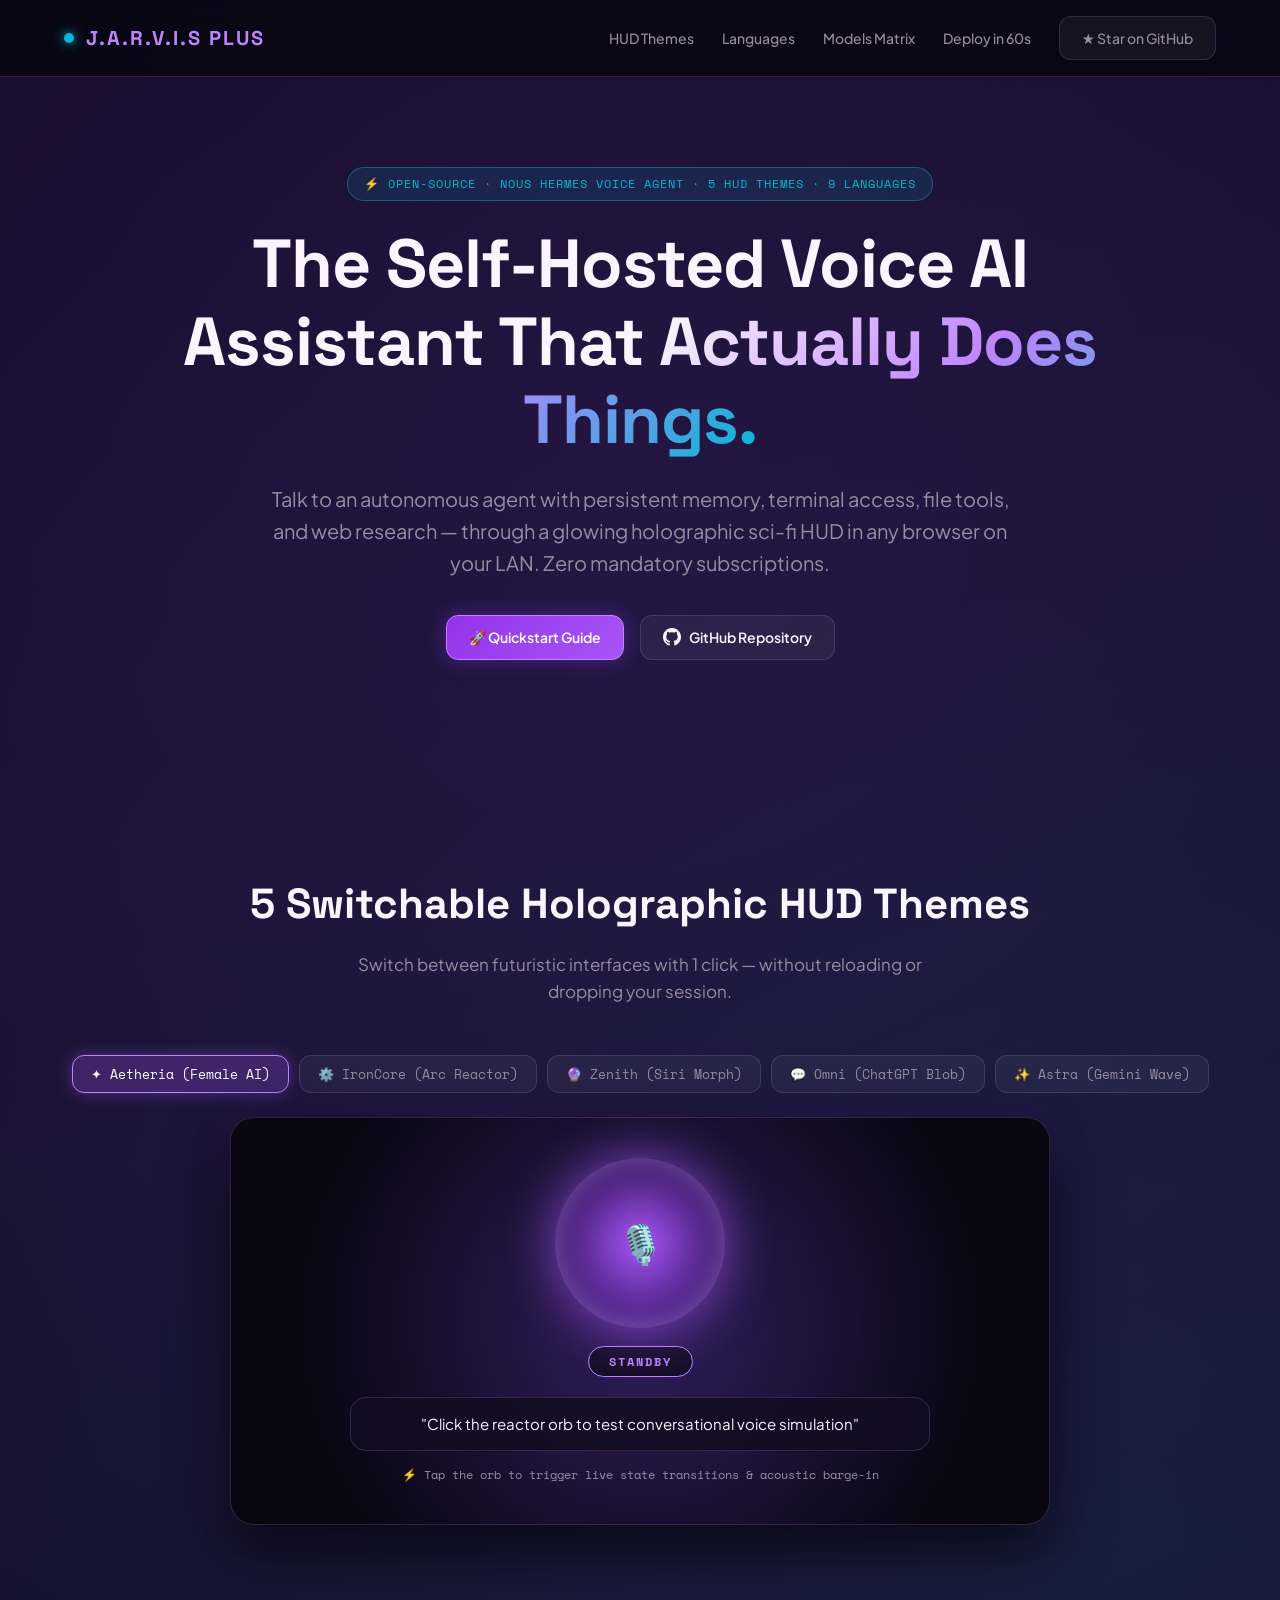
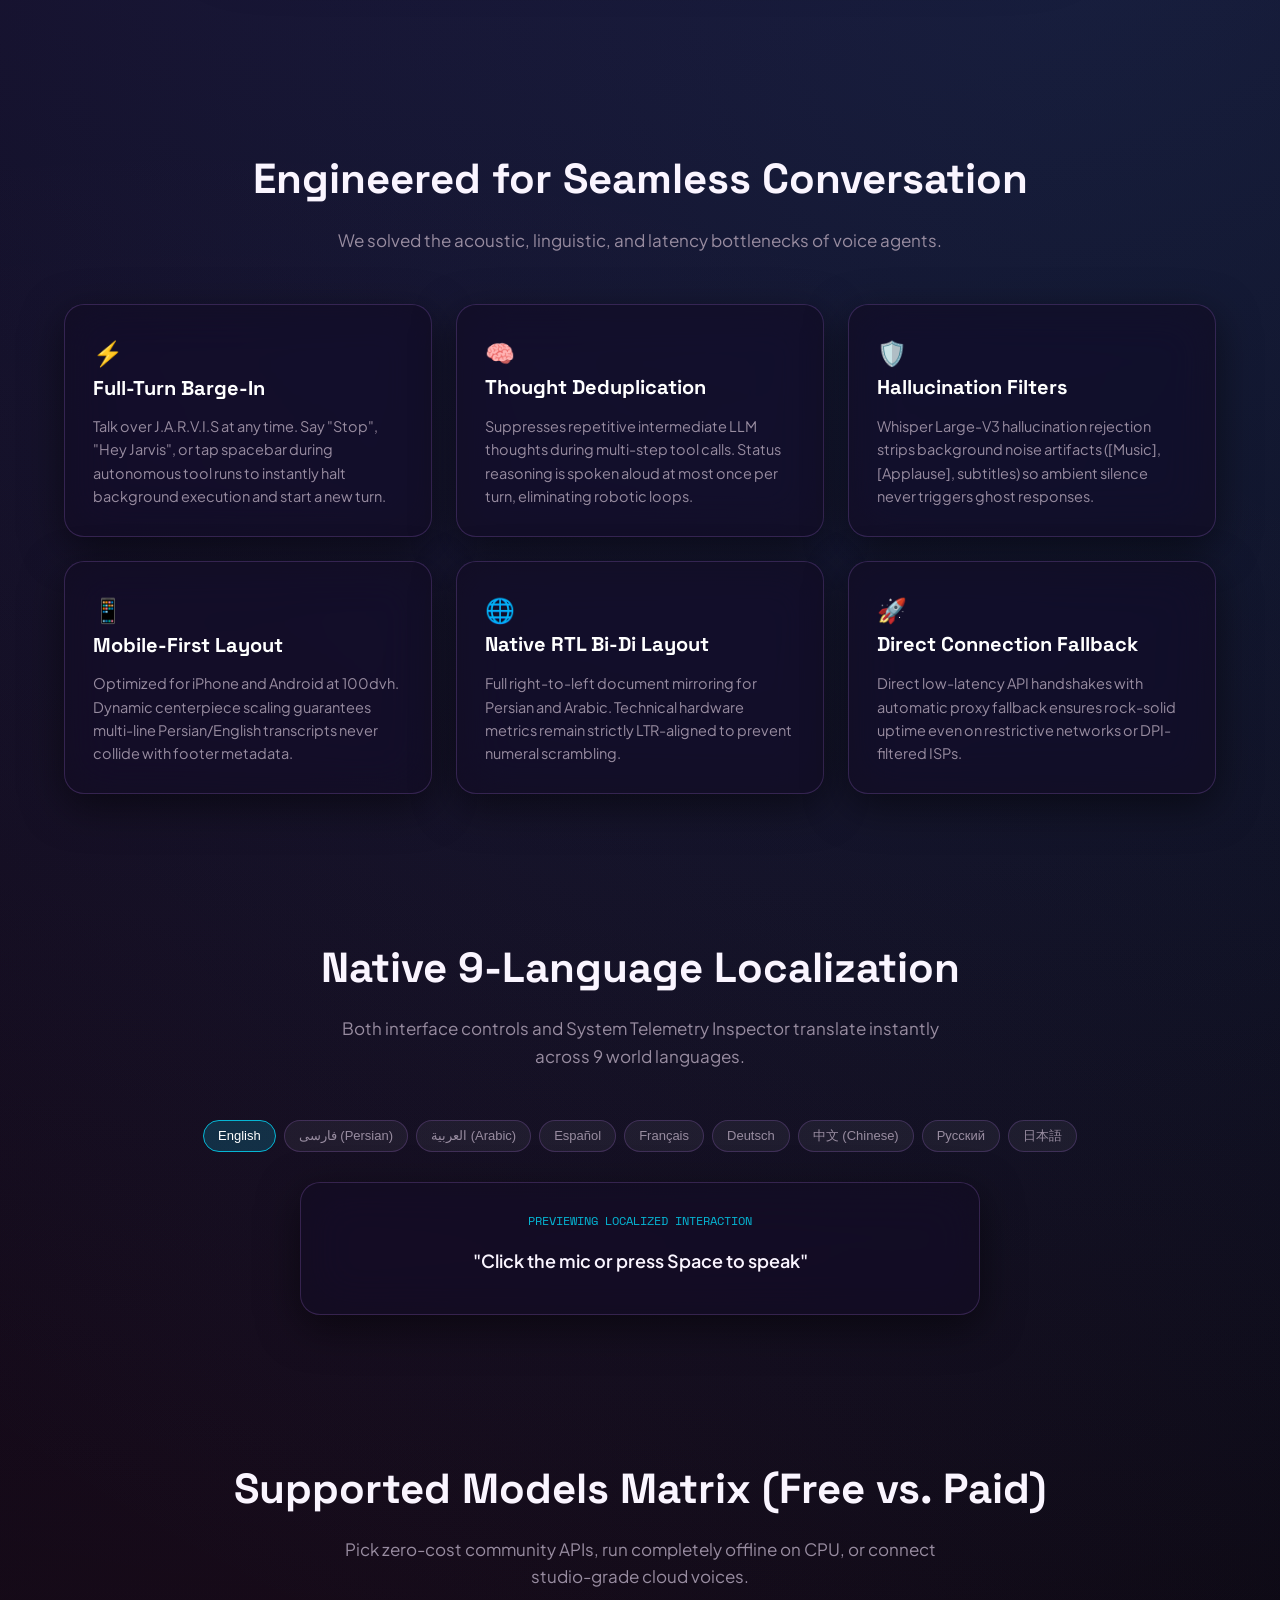
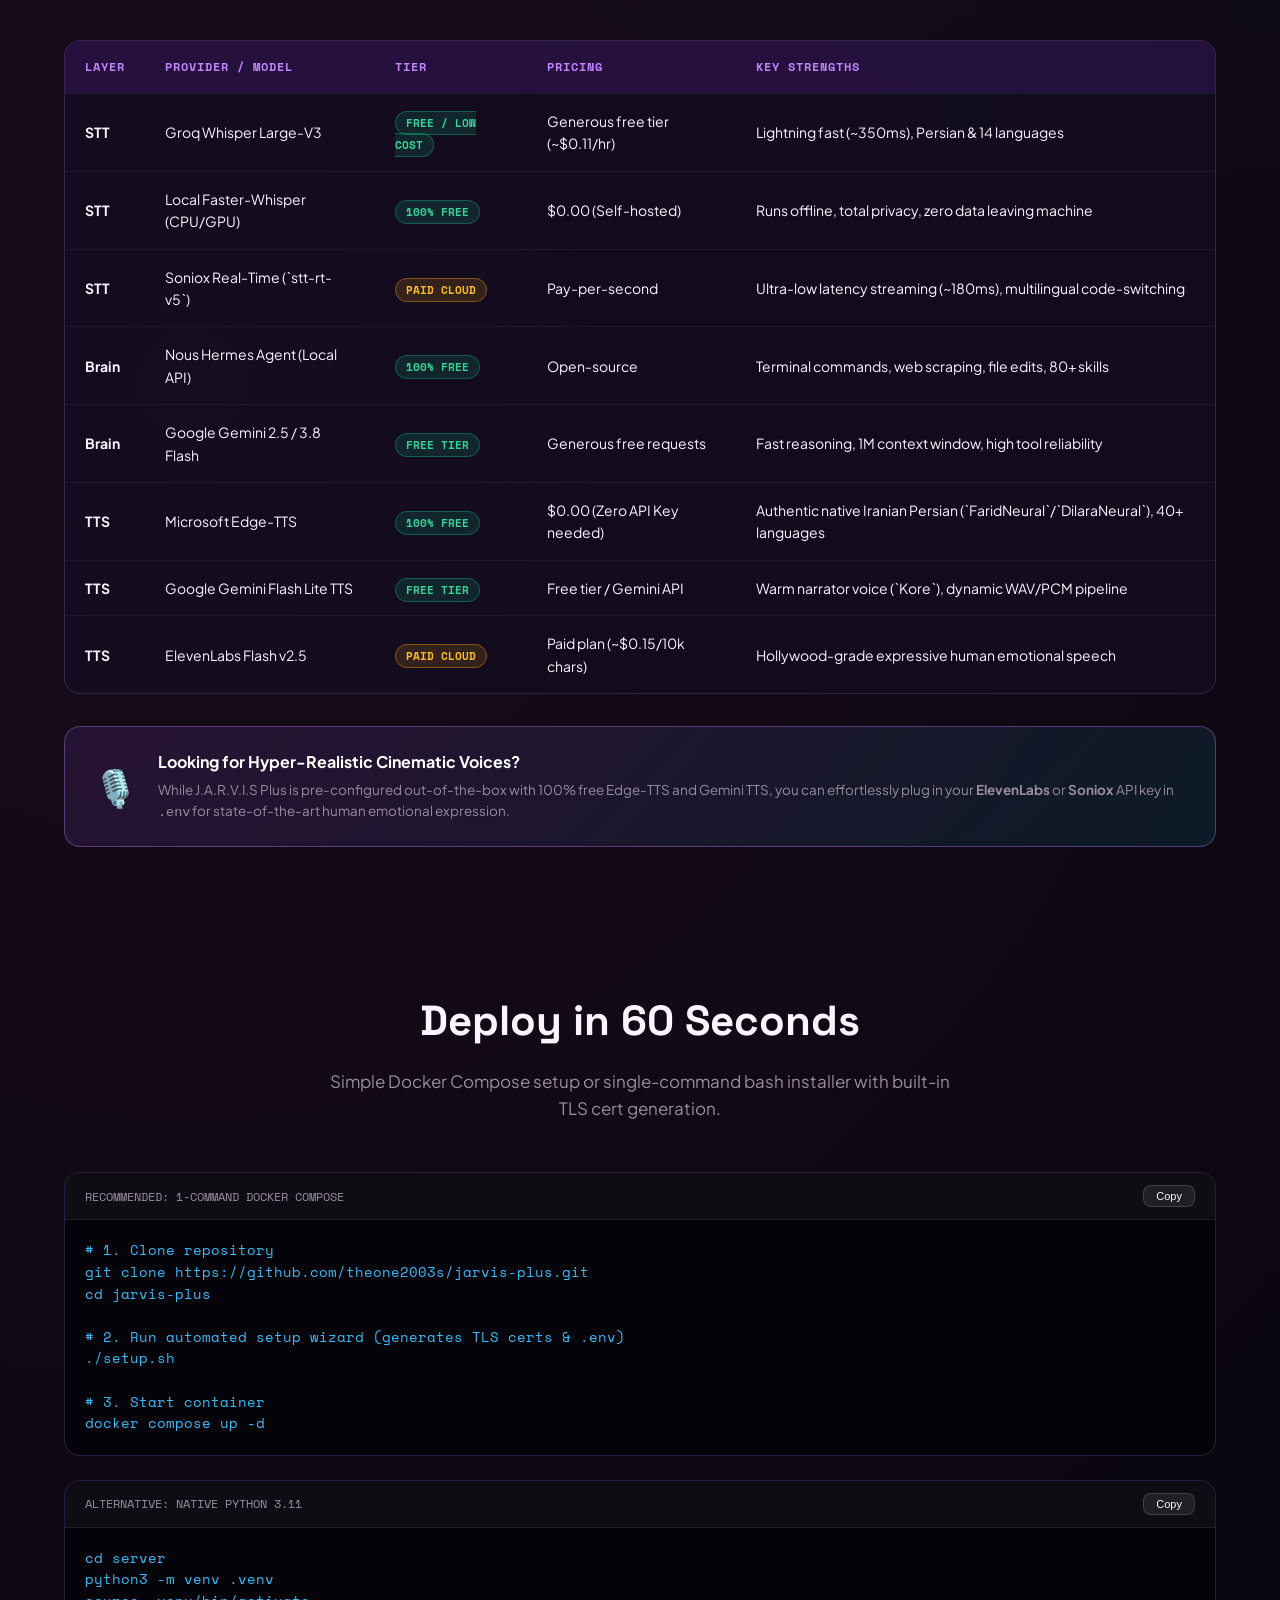
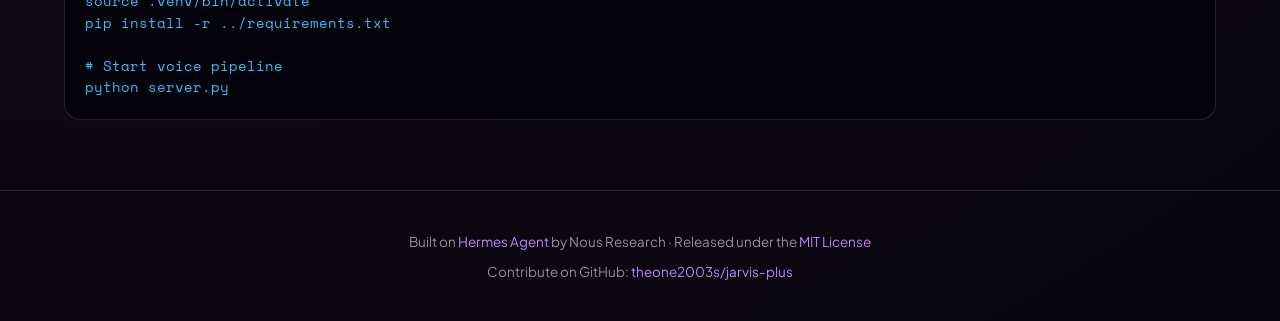
==== docs/index.html @ f1b5f180 "feat: release J.A.R.V.I.S Plus with GitHub Pages introduction site & turnkey deployment - Created in" ====
<!DOCTYPE html>
<html lang="en">
<head>
  <meta charset="UTF-8">
  <meta name="viewport" content="width=device-width, initial-scale=1.0, maximum-scale=1.0">
  <title>J.A.R.V.I.S Plus — Autonomous Voice Assistant & Multilingual Holographic HUD</title>
  <meta name="description" content="A self-hosted, sci-fi voice AI assistant built on Nous Hermes Agent with 5 switchable HUD themes, 9 languages with RTL support, and zero mandatory cloud subscriptions.">
  <link rel="preconnect" href="https://fonts.googleapis.com">
  <link rel="preconnect" href="https://fonts.gstatic.com" crossorigin>
  <link href="https://fonts.googleapis.com/css2?family=Plus+Jakarta+Sans:wght@300;400;500;600;700;800&family=Space+Grotesk:wght@400;600;700&family=Space+Mono:wght@400;700&family=Vazirmatn:wght@400;600;700&display=swap" rel="stylesheet">
  <style>
    :root {
      --bg: #07060f;
      --bg-card: rgba(18, 13, 34, 0.72);
      --border: rgba(192, 132, 252, 0.2);
      --violet: #9333ea;
      --amethyst: #a855f7;
      --lilac: #c084fc;
      --cyan: #06b6d4;
      --cyan-glow: rgba(6, 182, 212, 0.35);
      --pink: #ec4899;
      --txt: #faf5ff;
      --txt-dim: #988ca0;
      --success: #10b981;
    }

    * { box-sizing: border-box; margin: 0; padding: 0; }
    html { scroll-behavior: smooth; }
    body {
      background-color: var(--bg);
      background-image: 
        radial-gradient(circle at 50% 10%, rgba(147, 51, 234, 0.2) 0%, transparent 60%),
        radial-gradient(circle at 85% 30%, rgba(6, 182, 212, 0.12) 0%, transparent 50%),
        radial-gradient(circle at 15% 70%, rgba(236, 72, 153, 0.08) 0%, transparent 50%);
      color: var(--txt);
      font-family: 'Plus Jakarta Sans', -apple-system, sans-serif;
      line-height: 1.6;
      overflow-x: hidden;
    }

    /* Container */
    .container {
      max-width: 1200px;
      margin: 0 auto;
      padding: 0 24px;
    }

    /* Navigation */
    nav {
      position: sticky;
      top: 0;
      z-index: 100;
      background: rgba(7, 6, 15, 0.85);
      backdrop-filter: blur(20px);
      -webkit-backdrop-filter: blur(20px);
      border-bottom: 1px solid var(--border);
      padding: 16px 0;
    }
    .nav-inner {
      display: flex;
      align-items: center;
      justify-content: space-between;
    }
    .brand {
      display: flex;
      align-items: center;
      gap: 12px;
      font-family: 'Space Grotesk', sans-serif;
      font-weight: 700;
      font-size: 20px;
      letter-spacing: 2px;
      color: var(--lilac);
      text-decoration: none;
    }
    .brand-dot {
      width: 10px;
      height: 10px;
      border-radius: 50%;
      background: var(--cyan);
      box-shadow: 0 0 12px var(--cyan);
      animation: pulse 2s infinite ease-in-out;
    }
    @keyframes pulse {
      0%, 100% { opacity: 0.8; transform: scale(1); }
      50% { opacity: 1; transform: scale(1.3); }
    }
    .nav-links {
      display: flex;
      align-items: center;
      gap: 28px;
    }
    .nav-links a {
      color: var(--txt-dim);
      text-decoration: none;
      font-size: 14px;
      font-weight: 500;
      transition: color 0.2s;
    }
    .nav-links a:hover { color: var(--txt); }
    .btn {
      display: inline-flex;
      align-items: center;
      gap: 8px;
      padding: 10px 22px;
      border-radius: 12px;
      font-weight: 600;
      font-size: 14px;
      text-decoration: none;
      cursor: pointer;
      transition: all 0.2s cubic-bezier(0.1, 0.9, 0.2, 1);
    }
    .btn-primary {
      background: linear-gradient(135deg, var(--violet), var(--amethyst));
      color: #fff;
      border: 1px solid var(--lilac);
      box-shadow: 0 0 20px rgba(147, 51, 234, 0.4);
    }
    .btn-primary:hover {
      transform: translateY(-2px);
      box-shadow: 0 0 30px rgba(192, 132, 252, 0.6);
    }
    .btn-outline {
      background: rgba(255, 255, 255, 0.05);
      color: var(--txt);
      border: 1px solid var(--border);
    }
    .btn-outline:hover {
      background: rgba(255, 255, 255, 0.12);
      border-color: var(--lilac);
    }

    /* Hero Section */
    .hero {
      padding: 90px 0 60px;
      text-align: center;
    }
    .badge {
      display: inline-flex;
      align-items: center;
      gap: 8px;
      padding: 6px 16px;
      border-radius: 30px;
      background: rgba(6, 182, 212, 0.12);
      border: 1px solid rgba(6, 182, 212, 0.4);
      color: var(--cyan);
      font-family: 'Space Mono', monospace;
      font-size: 12px;
      letter-spacing: 1px;
      margin-bottom: 24px;
    }
    .hero h1 {
      font-family: 'Space Grotesk', sans-serif;
      font-size: clamp(38px, 6vw, 68px);
      font-weight: 800;
      line-height: 1.15;
      letter-spacing: -1px;
      margin-bottom: 24px;
      max-width: 980px;
      margin-left: auto;
      margin-right: auto;
    }
    .hero h1 span.gradient {
      background: linear-gradient(135deg, #fff 0%, var(--lilac) 50%, var(--cyan) 100%);
      -webkit-background-clip: text;
      -webkit-text-fill-color: transparent;
    }
    .hero p {
      font-size: clamp(16px, 2vw, 20px);
      color: var(--txt-dim);
      max-width: 740px;
      margin: 0 auto 36px;
      line-height: 1.6;
    }
    .hero-actions {
      display: flex;
      align-items: center;
      justify-content: center;
      gap: 16px;
      flex-wrap: wrap;
      margin-bottom: 50px;
    }

    /* Glass Cards & Grid */
    .glass-card {
      background: var(--bg-card);
      border: 1px solid var(--border);
      border-radius: 20px;
      backdrop-filter: blur(24px) saturate(180%);
      -webkit-backdrop-filter: blur(24px) saturate(180%);
      padding: 28px;
      box-shadow: 0 12px 40px rgba(0, 0, 0, 0.5);
    }

    /* Interactive HUD Simulator */
    .hud-preview-section {
      margin: 30px 0 80px;
    }
    .template-selector {
      display: flex;
      justify-content: center;
      gap: 10px;
      margin-bottom: 24px;
      flex-wrap: wrap;
    }
    .tmpl-tab-btn {
      padding: 8px 18px;
      border-radius: 12px;
      border: 1px solid var(--border);
      background: rgba(255, 255, 255, 0.05);
      color: var(--txt-dim);
      font-family: 'Space Mono', monospace;
      font-size: 13px;
      cursor: pointer;
      transition: all 0.2s;
    }
    .tmpl-tab-btn:hover { color: #fff; background: rgba(255, 255, 255, 0.1); }
    .tmpl-tab-btn.active {
      background: rgba(168, 85, 247, 0.25);
      border-color: var(--lilac);
      color: #fff;
      box-shadow: 0 0 16px rgba(168, 85, 247, 0.4);
    }

    .interactive-stage {
      max-width: 820px;
      margin: 0 auto;
      border-radius: 24px;
      border: 1px solid var(--border);
      background: radial-gradient(circle at 50% 50%, rgba(147, 51, 234, 0.2) 0%, rgba(7, 6, 15, 0.95) 75%);
      padding: 40px 24px;
      position: relative;
      overflow: hidden;
      display: flex;
      flex-direction: column;
      align-items: center;
      box-shadow: 0 20px 60px rgba(0, 0, 0, 0.8), 0 0 40px rgba(147, 51, 234, 0.15);
    }
    .reactor-orb {
      width: 170px;
      height: 170px;
      border-radius: 50%;
      background: radial-gradient(circle, var(--amethyst) 0%, rgba(147, 51, 234, 0.3) 60%, transparent 80%);
      box-shadow: 0 0 50px rgba(168, 85, 247, 0.7), inset 0 0 30px rgba(192, 132, 252, 0.6);
      display: flex;
      align-items: center;
      justify-content: center;
      cursor: pointer;
      position: relative;
      transition: transform 0.3s;
    }
    .reactor-orb:hover { transform: scale(1.05); }
    .reactor-orb.listening {
      background: radial-gradient(circle, #06b6d4 0%, rgba(6, 182, 212, 0.3) 60%, transparent 80%);
      box-shadow: 0 0 60px rgba(6, 182, 212, 0.85);
      animation: orbPulse 1.4s infinite alternate;
    }
    @keyframes orbPulse {
      0% { transform: scale(1); }
      100% { transform: scale(1.1); box-shadow: 0 0 80px rgba(6, 182, 212, 1); }
    }
    .orb-icon { font-size: 38px; }

    .state-pill {
      margin-top: 18px;
      padding: 5px 20px;
      border-radius: 20px;
      background: rgba(18, 13, 34, 0.85);
      border: 1px solid var(--lilac);
      font-family: 'Space Mono', monospace;
      font-size: 12px;
      letter-spacing: 2px;
      color: var(--lilac);
      text-transform: uppercase;
      font-weight: 700;
    }
    .subtitle-card {
      margin-top: 20px;
      width: 100%;
      max-width: 580px;
      background: rgba(18, 13, 34, 0.85);
      border: 1px solid var(--border);
      border-radius: 16px;
      padding: 14px 20px;
      font-size: 15px;
      text-align: center;
      color: var(--txt);
      min-height: 54px;
      display: flex;
      align-items: center;
      justify-content: center;
    }
    .simulator-hint {
      margin-top: 14px;
      font-size: 12px;
      color: var(--txt-dim);
      font-family: 'Space Mono', monospace;
    }

    /* Section Styles */
    section { padding: 70px 0; }
    .section-head {
      text-align: center;
      margin-bottom: 50px;
    }
    .section-head h2 {
      font-family: 'Space Grotesk', sans-serif;
      font-size: clamp(28px, 4vw, 42px);
      font-weight: 700;
      margin-bottom: 14px;
    }
    .section-head p {
      font-size: 17px;
      color: var(--txt-dim);
      max-width: 640px;
      margin: 0 auto;
    }

    /* Features Grid */
    .grid-3 {
      display: grid;
      grid-template-columns: repeat(auto-fit, minmax(320px, 1fr));
      gap: 24px;
    }
    .feature-card h3 {
      font-family: 'Space Grotesk', sans-serif;
      font-size: 20px;
      margin-bottom: 12px;
      color: #fff;
      display: flex;
      align-items: center;
      gap: 10px;
    }
    .feature-card p {
      color: var(--txt-dim);
      font-size: 14.5px;
      line-height: 1.6;
    }
    .feature-icon {
      font-size: 24px;
      color: var(--cyan);
    }

    /* Multilingual Showcase */
    .lang-pills {
      display: flex;
      justify-content: center;
      gap: 8px;
      flex-wrap: wrap;
      margin-bottom: 30px;
    }
    .lang-pill {
      padding: 6px 14px;
      border-radius: 20px;
      background: rgba(255, 255, 255, 0.05);
      border: 1px solid var(--border);
      color: var(--txt-dim);
      font-size: 13px;
      cursor: pointer;
      transition: all 0.2s;
    }
    .lang-pill:hover, .lang-pill.active {
      background: rgba(6, 182, 212, 0.2);
      border-color: var(--cyan);
      color: #fff;
    }

    /* Model Matrix Table */
    .table-wrap {
      overflow-x: auto;
      border-radius: 16px;
      border: 1px solid var(--border);
      background: var(--bg-card);
    }
    table {
      width: 100%;
      border-collapse: collapse;
      text-align: left;
      font-size: 14px;
    }
    th, td {
      padding: 16px 20px;
      border-bottom: 1px solid rgba(255, 255, 255, 0.06);
    }
    th {
      background: rgba(147, 51, 234, 0.15);
      color: var(--lilac);
      font-family: 'Space Mono', monospace;
      font-size: 12px;
      letter-spacing: 1px;
      text-transform: uppercase;
    }
    tr:last-child td { border-bottom: 0; }
    .badge-free {
      background: rgba(16, 185, 129, 0.15);
      border: 1px solid rgba(16, 185, 129, 0.4);
      color: #34d399;
      padding: 3px 10px;
      border-radius: 12px;
      font-size: 11px;
      font-weight: 700;
      font-family: 'Space Mono', monospace;
    }
    .badge-paid {
      background: rgba(245, 158, 11, 0.15);
      border: 1px solid rgba(245, 158, 11, 0.4);
      color: #fbbf24;
      padding: 3px 10px;
      border-radius: 12px;
      font-size: 11px;
      font-weight: 700;
      font-family: 'Space Mono', monospace;
    }

    /* Deployment Code Tabs */
    .code-box {
      background: #04030a;
      border: 1px solid var(--border);
      border-radius: 16px;
      overflow: hidden;
      margin-top: 24px;
    }
    .code-head {
      display: flex;
      align-items: center;
      justify-content: space-between;
      padding: 12px 20px;
      background: rgba(255, 255, 255, 0.04);
      border-bottom: 1px solid rgba(255, 255, 255, 0.08);
      font-family: 'Space Mono', monospace;
      font-size: 12px;
      color: var(--txt-dim);
    }
    .code-body {
      padding: 20px;
      font-family: 'Space Mono', monospace;
      font-size: 13.5px;
      line-height: 1.6;
      color: #38bdf8;
      overflow-x: auto;
      white-space: pre;
    }
    .copy-btn {
      background: rgba(255, 255, 255, 0.08);
      border: 1px solid rgba(255, 255, 255, 0.15);
      color: var(--txt);
      padding: 4px 12px;
      border-radius: 8px;
      font-size: 11px;
      cursor: pointer;
      transition: all 0.2s;
    }
    .copy-btn:hover { background: var(--violet); }

    /* Paid Voice Highlight Box */
    .pro-voice-banner {
      margin-top: 32px;
      padding: 22px 28px;
      border-radius: 16px;
      background: linear-gradient(135deg, rgba(168, 85, 247, 0.12) 0%, rgba(6, 182, 212, 0.1) 100%);
      border: 1px solid rgba(192, 132, 252, 0.35);
      display: flex;
      align-items: center;
      gap: 20px;
    }
    .pro-voice-icon { font-size: 36px; flex-shrink: 0; }
    .pro-voice-text h4 { font-size: 16px; color: #fff; margin-bottom: 4px; }
    .pro-voice-text p { font-size: 13.5px; color: var(--txt-dim); margin: 0; }

    /* Footer */
    footer {
      border-top: 1px solid var(--border);
      padding: 40px 0;
      text-align: center;
      color: var(--txt-dim);
      font-size: 13.5px;
    }
    footer a { color: var(--lilac); text-decoration: none; }
  </style>
</head>
<body>

  <!-- Navigation -->
  <nav>
    <div class="container nav-inner">
      <a href="#" class="brand">
        <span class="brand-dot"></span>
        J.A.R.V.I.S PLUS
      </a>
      <div class="nav-links">
        <a href="#templates">HUD Themes</a>
        <a href="#languages">Languages</a>
        <a href="#models">Models Matrix</a>
        <a href="#deploy">Deploy in 60s</a>
        <a href="https://github.com/theone2003s/jarvis-plus" target="_blank" class="btn btn-outline">★ Star on GitHub</a>
      </div>
    </div>
  </nav>

  <!-- Hero Section -->
  <header class="hero">
    <div class="container">
      <div class="badge">
        <span>⚡</span> OPEN-SOURCE · NOUS HERMES VOICE AGENT · 5 HUD THEMES · 9 LANGUAGES
      </div>
      <h1>
        The Self-Hosted Voice AI Assistant That <span class="gradient">Actually Does Things.</span>
      </h1>
      <p>
        Talk to an autonomous agent with persistent memory, terminal access, file tools, and web research — through a glowing holographic sci-fi HUD in any browser on your LAN. Zero mandatory subscriptions.
      </p>
      <div class="hero-actions">
        <a href="#deploy" class="btn btn-primary">🚀 Quickstart Guide</a>
        <a href="https://github.com/theone2003s/jarvis-plus" target="_blank" class="btn btn-outline">
          <svg width="18" height="18" viewBox="0 0 24 24" fill="currentColor"><path d="M12 0c-6.626 0-12 5.373-12 12 0 5.302 3.438 9.8 8.207 11.387.599.111.793-.261.793-.577v-2.234c-3.338.726-4.033-1.416-4.033-1.416-.546-1.387-1.333-1.756-1.333-1.756-1.089-.745.083-.729.083-.729 1.205.084 1.839 1.237 1.839 1.237 1.07 1.834 2.807 1.304 3.492.997.107-.775.418-1.305.762-1.604-2.665-.305-5.467-1.334-5.467-5.931 0-1.311.469-2.381 1.236-3.221-.124-.303-.535-1.524.117-3.176 0 0 1.008-.322 3.301 1.23.957-.266 1.983-.399 3.003-.404 1.02.005 2.047.138 3.006.404 2.291-1.552 3.297-1.23 3.297-1.23.653 1.653.242 2.874.118 3.176.77.84 1.235 1.911 1.235 3.221 0 4.609-2.807 5.624-5.479 5.921.43.372.823 1.102.823 2.222v3.293c0 .319.192.694.801.576 4.765-1.589 8.199-6.086 8.199-11.386 0-6.627-5.373-12-12-12z"/></svg>
          GitHub Repository
        </a>
      </div>
    </div>
  </header>

  <!-- Interactive HUD Simulator -->
  <section id="templates" class="hud-preview-section">
    <div class="container">
      <div class="section-head">
        <h2>5 Switchable Holographic HUD Themes</h2>
        <p>Switch between futuristic interfaces with 1 click — without reloading or dropping your session.</p>
      </div>

      <div class="template-selector">
        <button class="tmpl-tab-btn active" onclick="setTemplate('aetheria')">✦ Aetheria (Female AI)</button>
        <button class="tmpl-tab-btn" onclick="setTemplate('ironcore')">⚙️ IronCore (Arc Reactor)</button>
        <button class="tmpl-tab-btn" onclick="setTemplate('zenith')">🔮 Zenith (Siri Morph)</button>
        <button class="tmpl-tab-btn" onclick="setTemplate('omni')">💬 Omni (ChatGPT Blob)</button>
        <button class="tmpl-tab-btn" onclick="setTemplate('astra')">✨ Astra (Gemini Wave)</button>
      </div>

      <div class="interactive-stage" id="stagePreview">
        <div class="reactor-orb" id="reactorOrb" onclick="toggleSimSpeech()">
          <span class="orb-icon" id="orbIcon">🎙️</span>
        </div>
        <div class="state-pill" id="statePill">STANDBY</div>
        <div class="subtitle-card" id="subtitleCard">
          "Click the reactor orb to test conversational voice simulation"
        </div>
        <div class="simulator-hint">
          ⚡ Tap the orb to trigger live state transitions & acoustic barge-in
        </div>
      </div>
    </div>
  </section>

  <!-- Core Innovations -->
  <section>
    <div class="container">
      <div class="section-head">
        <h2>Engineered for Seamless Conversation</h2>
        <p>We solved the acoustic, linguistic, and latency bottlenecks of voice agents.</p>
      </div>

      <div class="grid-3">
        <div class="glass-card feature-card">
          <div class="feature-icon">⚡</div>
          <h3>Full-Turn Barge-In</h3>
          <p>Talk over J.A.R.V.I.S at any time. Say "Stop", "Hey Jarvis", or tap spacebar during autonomous tool runs to instantly halt background execution and start a new turn.</p>
        </div>

        <div class="glass-card feature-card">
          <div class="feature-icon">🧠</div>
          <h3>Thought Deduplication</h3>
          <p>Suppresses repetitive intermediate LLM thoughts during multi-step tool calls. Status reasoning is spoken aloud at most once per turn, eliminating robotic loops.</p>
        </div>

        <div class="glass-card feature-card">
          <div class="feature-icon">🛡️</div>
          <h3>Hallucination Filters</h3>
          <p>Whisper Large-V3 hallucination rejection strips background noise artifacts ([Music], [Applause], subtitles) so ambient silence never triggers ghost responses.</p>
        </div>

        <div class="glass-card feature-card">
          <div class="feature-icon">📱</div>
          <h3>Mobile-First Layout</h3>
          <p>Optimized for iPhone and Android at 100dvh. Dynamic centerpiece scaling guarantees multi-line Persian/English transcripts never collide with footer metadata.</p>
        </div>

        <div class="glass-card feature-card">
          <div class="feature-icon">🌐</div>
          <h3>Native RTL Bi-Di Layout</h3>
          <p>Full right-to-left document mirroring for Persian and Arabic. Technical hardware metrics remain strictly LTR-aligned to prevent numeral scrambling.</p>
        </div>

        <div class="glass-card feature-card">
          <div class="feature-icon">🚀</div>
          <h3>Direct Connection Fallback</h3>
          <p>Direct low-latency API handshakes with automatic proxy fallback ensures rock-solid uptime even on restrictive networks or DPI-filtered ISPs.</p>
        </div>
      </div>
    </div>
  </section>

  <!-- Multilingual Section -->
  <section id="languages">
    <div class="container">
      <div class="section-head">
        <h2>Native 9-Language Localization</h2>
        <p>Both interface controls and System Telemetry Inspector translate instantly across 9 world languages.</p>
      </div>

      <div class="lang-pills">
        <button class="lang-pill active" onclick="setLang('en', 'ltr', 'Click the mic or press Space to speak', 'STANDBY')">English</button>
        <button class="lang-pill" onclick="setLang('fa', 'rtl', 'برای گفتگو کلیک کنید یا کلید Space را فشار دهید', 'آماده‌باش')">فارسی (Persian)</button>
        <button class="lang-pill" onclick="setLang('ar', 'rtl', 'انقر على الميكروفون أو اضغط مسافة للتحدث', 'في الانتظار')">العربية (Arabic)</button>
        <button class="lang-pill" onclick="setLang('es', 'ltr', 'Toca el micrófono o presiona Espacio para hablar', 'EN ESPERA')">Español</button>
        <button class="lang-pill" onclick="setLang('fr', 'ltr', 'Cliquez sur le micro ou appuyez sur Espace pour parler', 'EN ATTENTE')">Français</button>
        <button class="lang-pill" onclick="setLang('de', 'ltr', 'Klicken Sie auf das Mikrofon oder drücken Sie die Leertaste', 'BEREIT')">Deutsch</button>
        <button class="lang-pill" onclick="setLang('zh', 'ltr', '点击麦克风或按空格键开始说话', '待命')">中文 (Chinese)</button>
        <button class="lang-pill" onclick="setLang('ru', 'ltr', 'Нажмите на микрофон или пробел, чтобы говорить', 'ГОТОВ')">Русский</button>
        <button class="lang-pill" onclick="setLang('ja', 'ltr', 'マイクをクリックするかスペースキーを押して話しかけてください', '待機中')">日本語</button>
      </div>

      <div class="glass-card" style="max-width: 680px; margin: 0 auto; text-align: center;">
        <div style="font-family:'Space Mono', monospace; font-size:12px; color:var(--cyan); margin-bottom: 8px;">PREVIEWING LOCALIZED INTERACTION</div>
        <div id="langSampleText" style="font-size: 18px; font-weight: 600; min-height: 48px; display:flex; align-items:center; justify-content:center;">
          "Click the mic or press Space to speak"
        </div>
      </div>
    </div>
  </section>

  <!-- Models Matrix -->
  <section id="models">
    <div class="container">
      <div class="section-head">
        <h2>Supported Models Matrix (Free vs. Paid)</h2>
        <p>Pick zero-cost community APIs, run completely offline on CPU, or connect studio-grade cloud voices.</p>
      </div>

      <div class="table-wrap">
        <table>
          <thead>
            <tr>
              <th>Layer</th>
              <th>Provider / Model</th>
              <th>Tier</th>
              <th>Pricing</th>
              <th>Key Strengths</th>
            </tr>
          </thead>
          <tbody>
            <tr>
              <td><b>STT</b></td>
              <td>Groq Whisper Large-V3</td>
              <td><span class="badge-free">FREE / LOW COST</span></td>
              <td>Generous free tier (~$0.11/hr)</td>
              <td>Lightning fast (~350ms), Persian & 14 languages</td>
            </tr>
            <tr>
              <td><b>STT</b></td>
              <td>Local Faster-Whisper (CPU/GPU)</td>
              <td><span class="badge-free">100% FREE</span></td>
              <td>$0.00 (Self-hosted)</td>
              <td>Runs offline, total privacy, zero data leaving machine</td>
            </tr>
            <tr>
              <td><b>STT</b></td>
              <td>Soniox Real-Time (`stt-rt-v5`)</td>
              <td><span class="badge-paid">PAID CLOUD</span></td>
              <td>Pay-per-second</td>
              <td>Ultra-low latency streaming (~180ms), multilingual code-switching</td>
            </tr>
            <tr>
              <td><b>Brain</b></td>
              <td>Nous Hermes Agent (Local API)</td>
              <td><span class="badge-free">100% FREE</span></td>
              <td>Open-source</td>
              <td>Terminal commands, web scraping, file edits, 80+ skills</td>
            </tr>
            <tr>
              <td><b>Brain</b></td>
              <td>Google Gemini 2.5 / 3.8 Flash</td>
              <td><span class="badge-free">FREE TIER</span></td>
              <td>Generous free requests</td>
              <td>Fast reasoning, 1M context window, high tool reliability</td>
            </tr>
            <tr>
              <td><b>TTS</b></td>
              <td>Microsoft Edge-TTS</td>
              <td><span class="badge-free">100% FREE</span></td>
              <td>$0.00 (Zero API Key needed)</td>
              <td>Authentic native Iranian Persian (`FaridNeural`/`DilaraNeural`), 40+ languages</td>
            </tr>
            <tr>
              <td><b>TTS</b></td>
              <td>Google Gemini Flash Lite TTS</td>
              <td><span class="badge-free">FREE TIER</span></td>
              <td>Free tier / Gemini API</td>
              <td>Warm narrator voice (`Kore`), dynamic WAV/PCM pipeline</td>
            </tr>
            <tr>
              <td><b>TTS</b></td>
              <td>ElevenLabs Flash v2.5</td>
              <td><span class="badge-paid">PAID CLOUD</span></td>
              <td>Paid plan (~$0.15/10k chars)</td>
              <td>Hollywood-grade expressive human emotional speech</td>
            </tr>
          </tbody>
        </table>
      </div>

      <!-- Paid Voice Callout -->
      <div class="pro-voice-banner">
        <div class="pro-voice-icon">🎙️</div>
        <div class="pro-voice-text">
          <h4>Looking for Hyper-Realistic Cinematic Voices?</h4>
          <p>While J.A.R.V.I.S Plus is pre-configured out-of-the-box with 100% free Edge-TTS and Gemini TTS, you can effortlessly plug in your <b>ElevenLabs</b> or <b>Soniox</b> API key in <code>.env</code> for state-of-the-art human emotional expression.</p>
        </div>
      </div>
    </div>
  </section>

  <!-- Easy Deployment in 60s -->
  <section id="deploy">
    <div class="container">
      <div class="section-head">
        <h2>Deploy in 60 Seconds</h2>
        <p>Simple Docker Compose setup or single-command bash installer with built-in TLS cert generation.</p>
      </div>

      <div class="code-box">
        <div class="code-head">
          <span>RECOMMENDED: 1-COMMAND DOCKER COMPOSE</span>
          <button class="copy-btn" onclick="copySnippet('cmd1')">Copy</button>
        </div>
        <div class="code-body" id="cmd1"># 1. Clone repository
git clone https://github.com/theone2003s/jarvis-plus.git
cd jarvis-plus

# 2. Run automated setup wizard (generates TLS certs & .env)
./setup.sh

# 3. Start container
docker compose up -d</div>
      </div>

      <div class="code-box">
        <div class="code-head">
          <span>ALTERNATIVE: NATIVE PYTHON 3.11</span>
          <button class="copy-btn" onclick="copySnippet('cmd2')">Copy</button>
        </div>
        <div class="code-body" id="cmd2">cd server
python3 -m venv .venv
source .venv/bin/activate
pip install -r ../requirements.txt

# Start voice pipeline
python server.py</div>
      </div>
    </div>
  </section>

  <!-- Footer -->
  <footer>
    <div class="container">
      <p>
        Built on <a href="https://github.com/NousResearch/hermes-agent" target="_blank">Hermes Agent</a> by Nous Research · Released under the <a href="https://github.com/theone2003s/jarvis-plus/blob/main/LICENSE" target="_blank">MIT License</a>
      </p>
      <p style="margin-top: 8px;">
        Contribute on GitHub: <a href="https://github.com/theone2003s/jarvis-plus" target="_blank">theone2003s/jarvis-plus</a>
      </p>
    </div>
  </footer>

  <script>
    function setTemplate(tmpl) {
      document.querySelectorAll('.tmpl-tab-btn').forEach(b => b.classList.remove('active'));
      event.target.classList.add('active');
      const orb = document.getElementById('reactorOrb');
      if (tmpl === 'aetheria') {
        orb.style.borderRadius = '50%';
        orb.style.boxShadow = '0 0 50px rgba(168, 85, 247, 0.7)';
      } else if (tmpl === 'ironcore') {
        orb.style.borderRadius = '50%';
        orb.style.boxShadow = '0 0 50px rgba(6, 182, 212, 0.85), inset 0 0 30px rgba(6, 182, 212, 0.8)';
      } else if (tmpl === 'zenith') {
        orb.style.borderRadius = '50%';
        orb.style.boxShadow = '0 0 50px rgba(236, 72, 153, 0.7)';
      } else if (tmpl === 'omni') {
        orb.style.borderRadius = '40%';
        orb.style.boxShadow = '0 0 40px rgba(255, 255, 255, 0.5)';
      } else if (tmpl === 'astra') {
        orb.style.borderRadius = '50%';
        orb.style.boxShadow = '0 0 50px rgba(66, 133, 244, 0.8)';
      }
    }

    let simState = 0;
    function toggleSimSpeech() {
      const orb = document.getElementById('reactorOrb');
      const pill = document.getElementById('statePill');
      const sub = document.getElementById('subtitleCard');
      const icon = document.getElementById('orbIcon');

      simState = (simState + 1) % 4;
      if (simState === 1) {
        orb.classList.add('listening');
        pill.textContent = 'LISTENING';
        pill.style.color = 'var(--cyan)';
        sub.textContent = 'Listening... Speak your command or question.';
        icon.textContent = '🎙️';
      } else if (simState === 2) {
        orb.classList.remove('listening');
        pill.textContent = 'PROCESSING';
        pill.style.color = 'var(--pink)';
        sub.textContent = 'Hermes Agent analyzing tools and memory...';
        icon.textContent = '⚡';
      } else if (simState === 3) {
        orb.classList.remove('listening');
        pill.textContent = 'SPEAKING';
        pill.style.color = 'var(--lilac)';
        sub.textContent = '"Autonomous task finished successfully. All systems operational."';
        icon.textContent = '🔊';
      } else {
        orb.classList.remove('listening');
        pill.textContent = 'STANDBY';
        pill.style.color = 'var(--lilac)';
        sub.textContent = 'Click the reactor orb to test conversational voice simulation';
        icon.textContent = '🎙️';
      }
    }

    function setLang(code, dir, text, standbyLabel) {
      document.querySelectorAll('.lang-pill').forEach(p => p.classList.remove('active'));
      event.target.classList.add('active');
      const sample = document.getElementById('langSampleText');
      sample.textContent = `"${text}"`;
      sample.style.direction = dir;
      sample.style.fontFamily = dir === 'rtl' ? "'Vazirmatn', sans-serif" : "'Plus Jakarta Sans', sans-serif";
    }

    function copySnippet(id) {
      const text = document.getElementById(id).textContent;
      navigator.clipboard.writeText(text);
      event.target.textContent = 'Copied!';
      setTimeout(() => event.target.textContent = 'Copy', 2000);
    }
  </script>
</body>
</html>
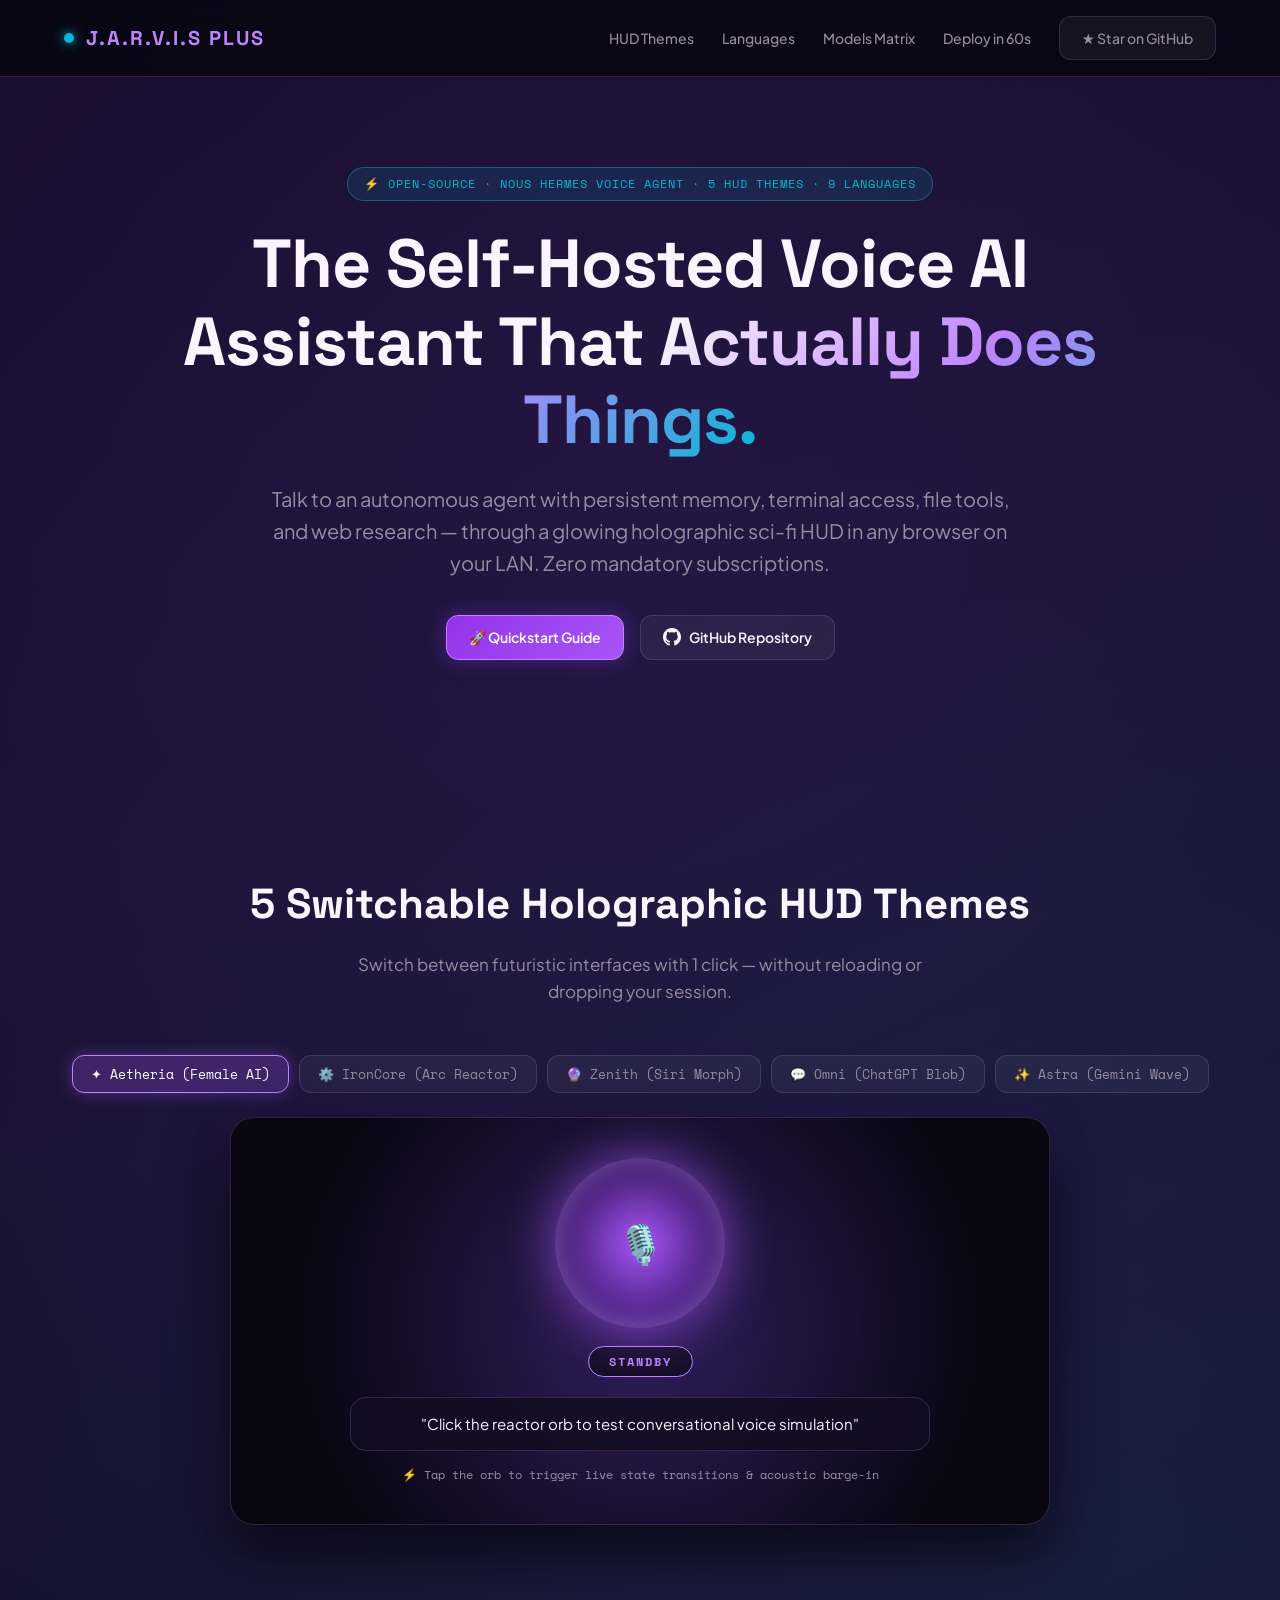
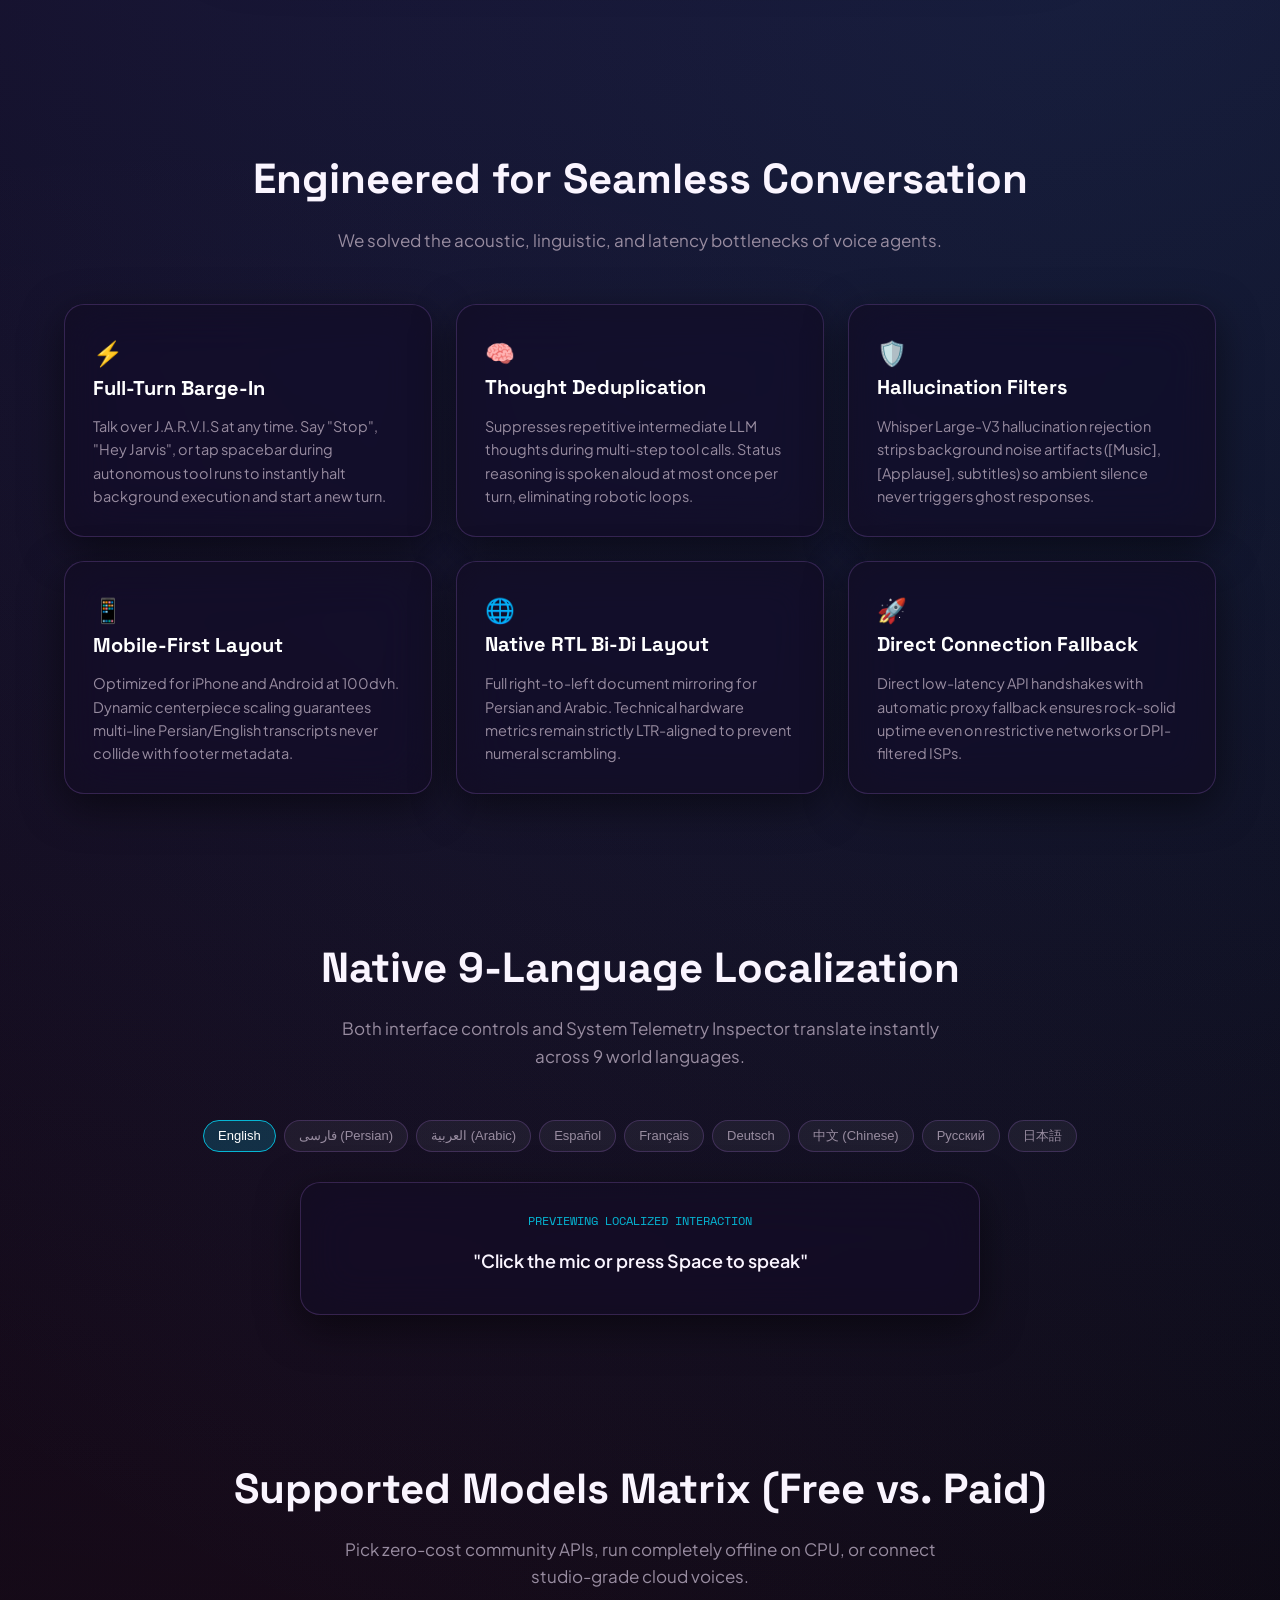
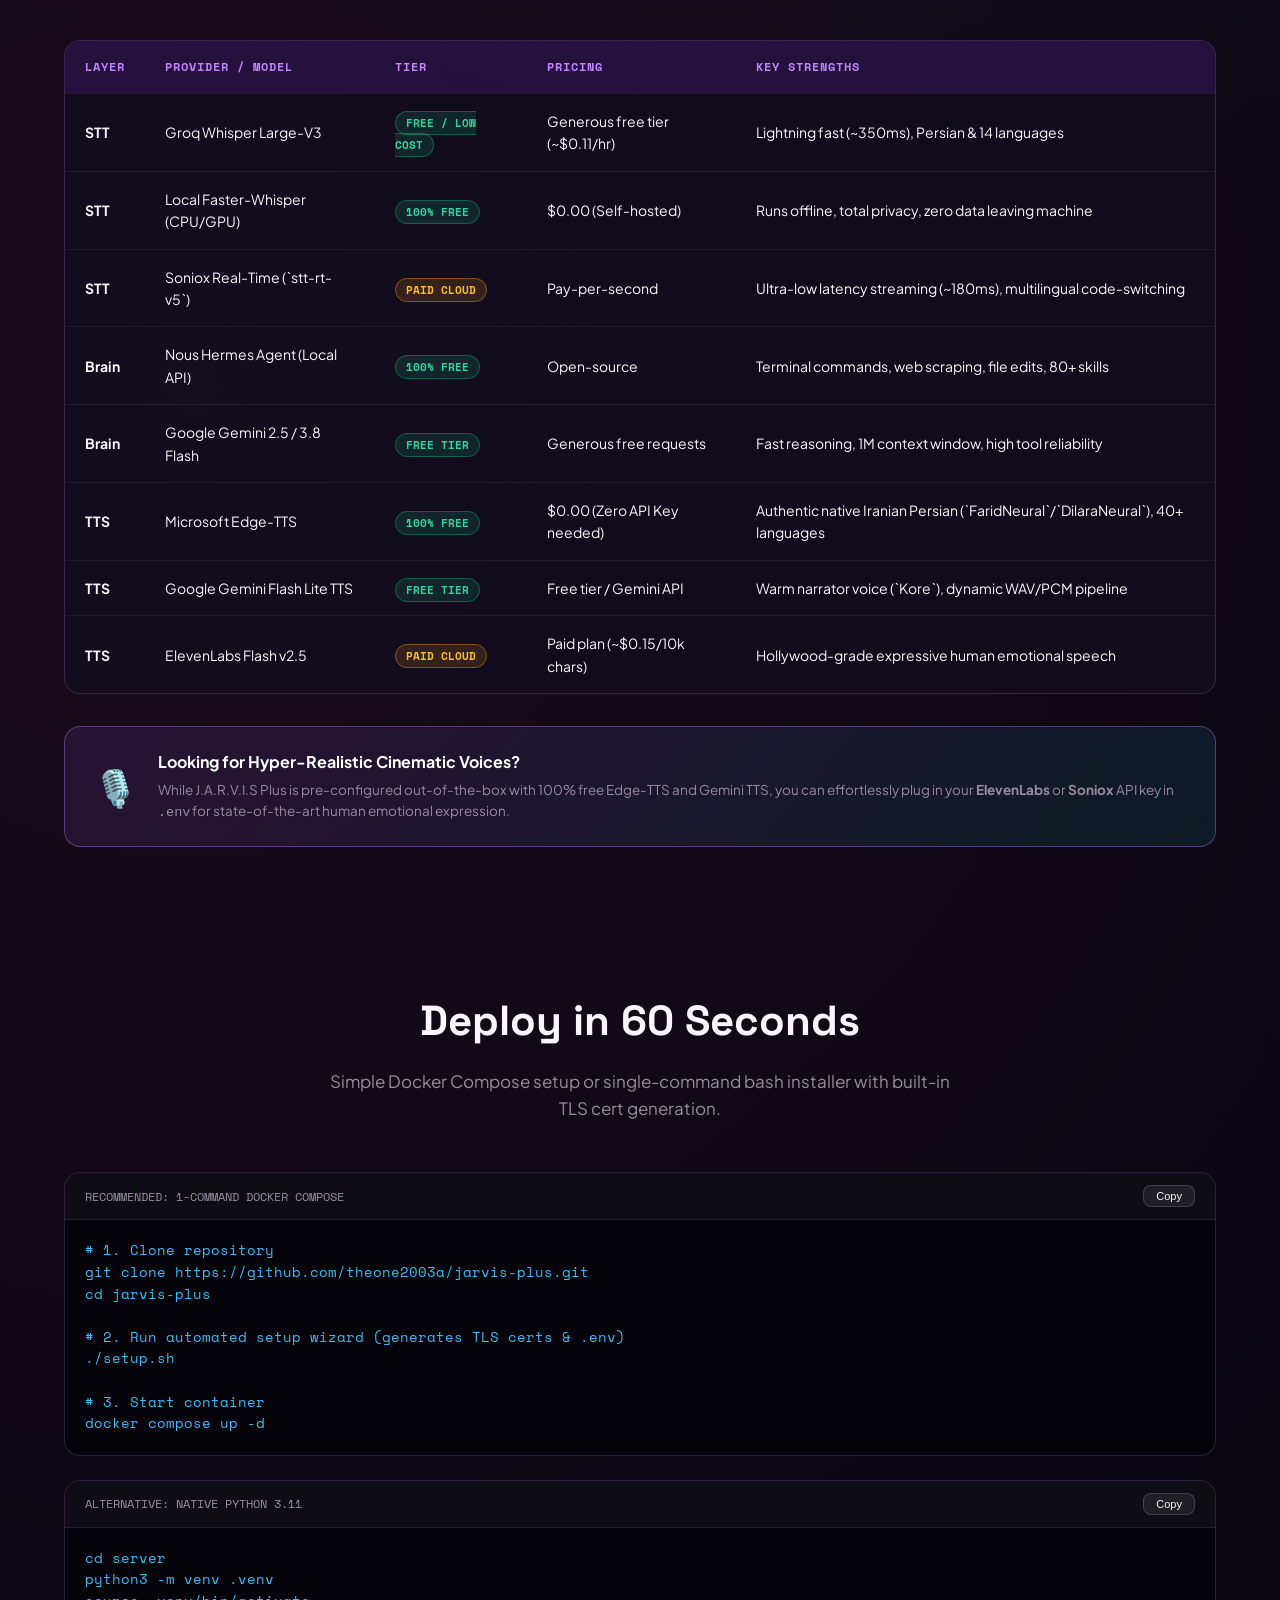
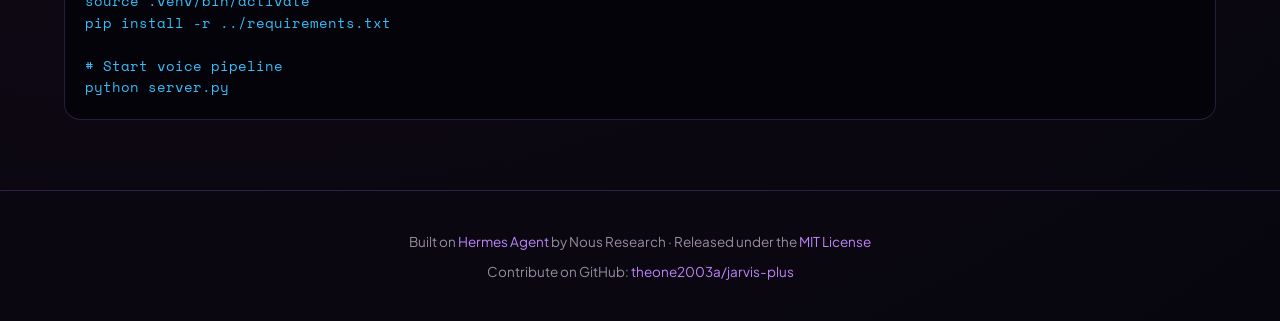
==== commit b8b204fb: "chore: update repository links to theone2003a/jarvis-plus" ====
--- a/docs/index.html
+++ b/docs/index.html
@@ -491,7 +491,7 @@
         <a href="#languages">Languages</a>
         <a href="#models">Models Matrix</a>
         <a href="#deploy">Deploy in 60s</a>
-        <a href="https://github.com/theone2003s/jarvis-plus" target="_blank" class="btn btn-outline">★ Star on GitHub</a>
+        <a href="https://github.com/theone2003a/jarvis-plus" target="_blank" class="btn btn-outline">★ Star on GitHub</a>
       </div>
     </div>
   </nav>
@@ -510,7 +510,7 @@
       </p>
       <div class="hero-actions">
         <a href="#deploy" class="btn btn-primary">🚀 Quickstart Guide</a>
-        <a href="https://github.com/theone2003s/jarvis-plus" target="_blank" class="btn btn-outline">
+        <a href="https://github.com/theone2003a/jarvis-plus" target="_blank" class="btn btn-outline">
           <svg width="18" height="18" viewBox="0 0 24 24" fill="currentColor"><path d="M12 0c-6.626 0-12 5.373-12 12 0 5.302 3.438 9.8 8.207 11.387.599.111.793-.261.793-.577v-2.234c-3.338.726-4.033-1.416-4.033-1.416-.546-1.387-1.333-1.756-1.333-1.756-1.089-.745.083-.729.083-.729 1.205.084 1.839 1.237 1.839 1.237 1.07 1.834 2.807 1.304 3.492.997.107-.775.418-1.305.762-1.604-2.665-.305-5.467-1.334-5.467-5.931 0-1.311.469-2.381 1.236-3.221-.124-.303-.535-1.524.117-3.176 0 0 1.008-.322 3.301 1.23.957-.266 1.983-.399 3.003-.404 1.02.005 2.047.138 3.006.404 2.291-1.552 3.297-1.23 3.297-1.23.653 1.653.242 2.874.118 3.176.77.84 1.235 1.911 1.235 3.221 0 4.609-2.807 5.624-5.479 5.921.43.372.823 1.102.823 2.222v3.293c0 .319.192.694.801.576 4.765-1.589 8.199-6.086 8.199-11.386 0-6.627-5.373-12-12-12z"/></svg>
           GitHub Repository
         </a>
@@ -731,7 +731,7 @@
           <button class="copy-btn" onclick="copySnippet('cmd1')">Copy</button>
         </div>
         <div class="code-body" id="cmd1"># 1. Clone repository
-git clone https://github.com/theone2003s/jarvis-plus.git
+git clone https://github.com/theone2003a/jarvis-plus.git
 cd jarvis-plus
 
 # 2. Run automated setup wizard (generates TLS certs & .env)
@@ -761,10 +761,10 @@
   <footer>
     <div class="container">
       <p>
-        Built on <a href="https://github.com/NousResearch/hermes-agent" target="_blank">Hermes Agent</a> by Nous Research · Released under the <a href="https://github.com/theone2003s/jarvis-plus/blob/main/LICENSE" target="_blank">MIT License</a>
+        Built on <a href="https://github.com/NousResearch/hermes-agent" target="_blank">Hermes Agent</a> by Nous Research · Released under the <a href="https://github.com/theone2003a/jarvis-plus/blob/main/LICENSE" target="_blank">MIT License</a>
       </p>
       <p style="margin-top: 8px;">
-        Contribute on GitHub: <a href="https://github.com/theone2003s/jarvis-plus" target="_blank">theone2003s/jarvis-plus</a>
+        Contribute on GitHub: <a href="https://github.com/theone2003a/jarvis-plus" target="_blank">theone2003a/jarvis-plus</a>
       </p>
     </div>
   </footer>
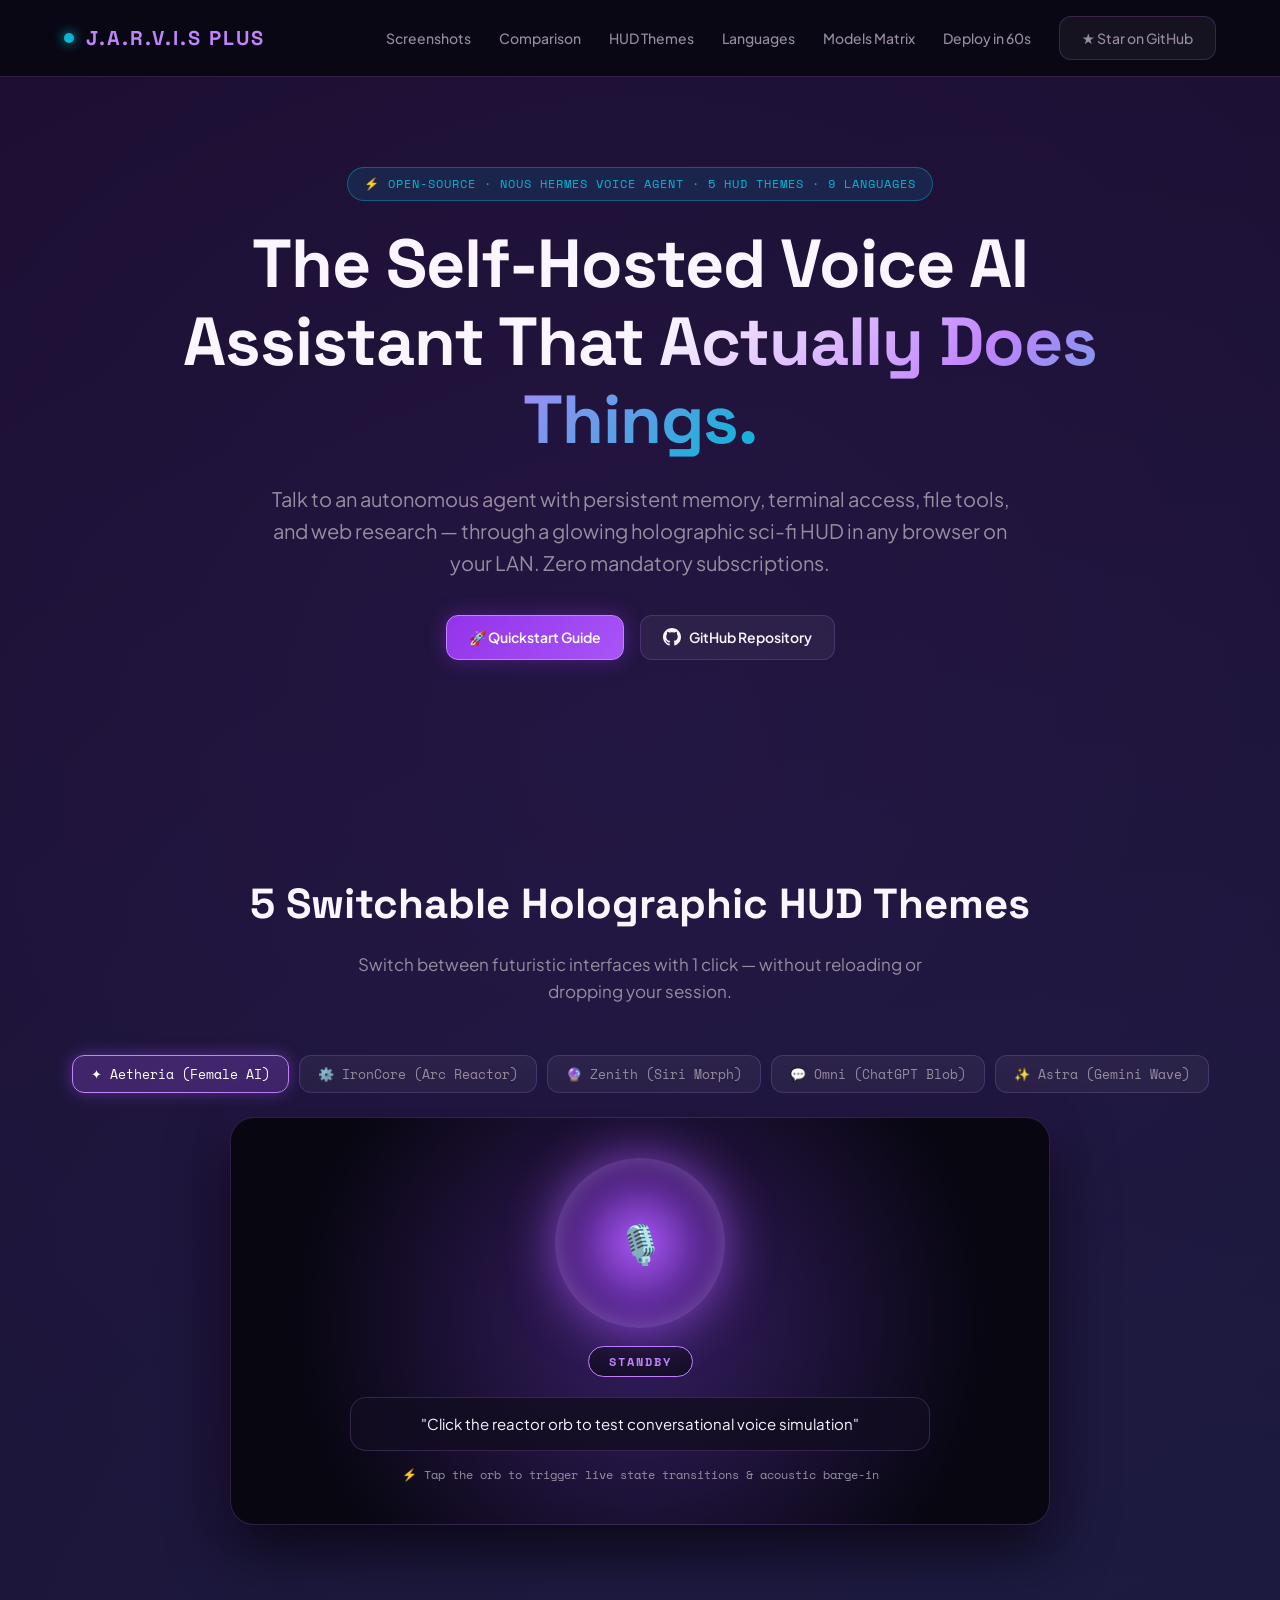
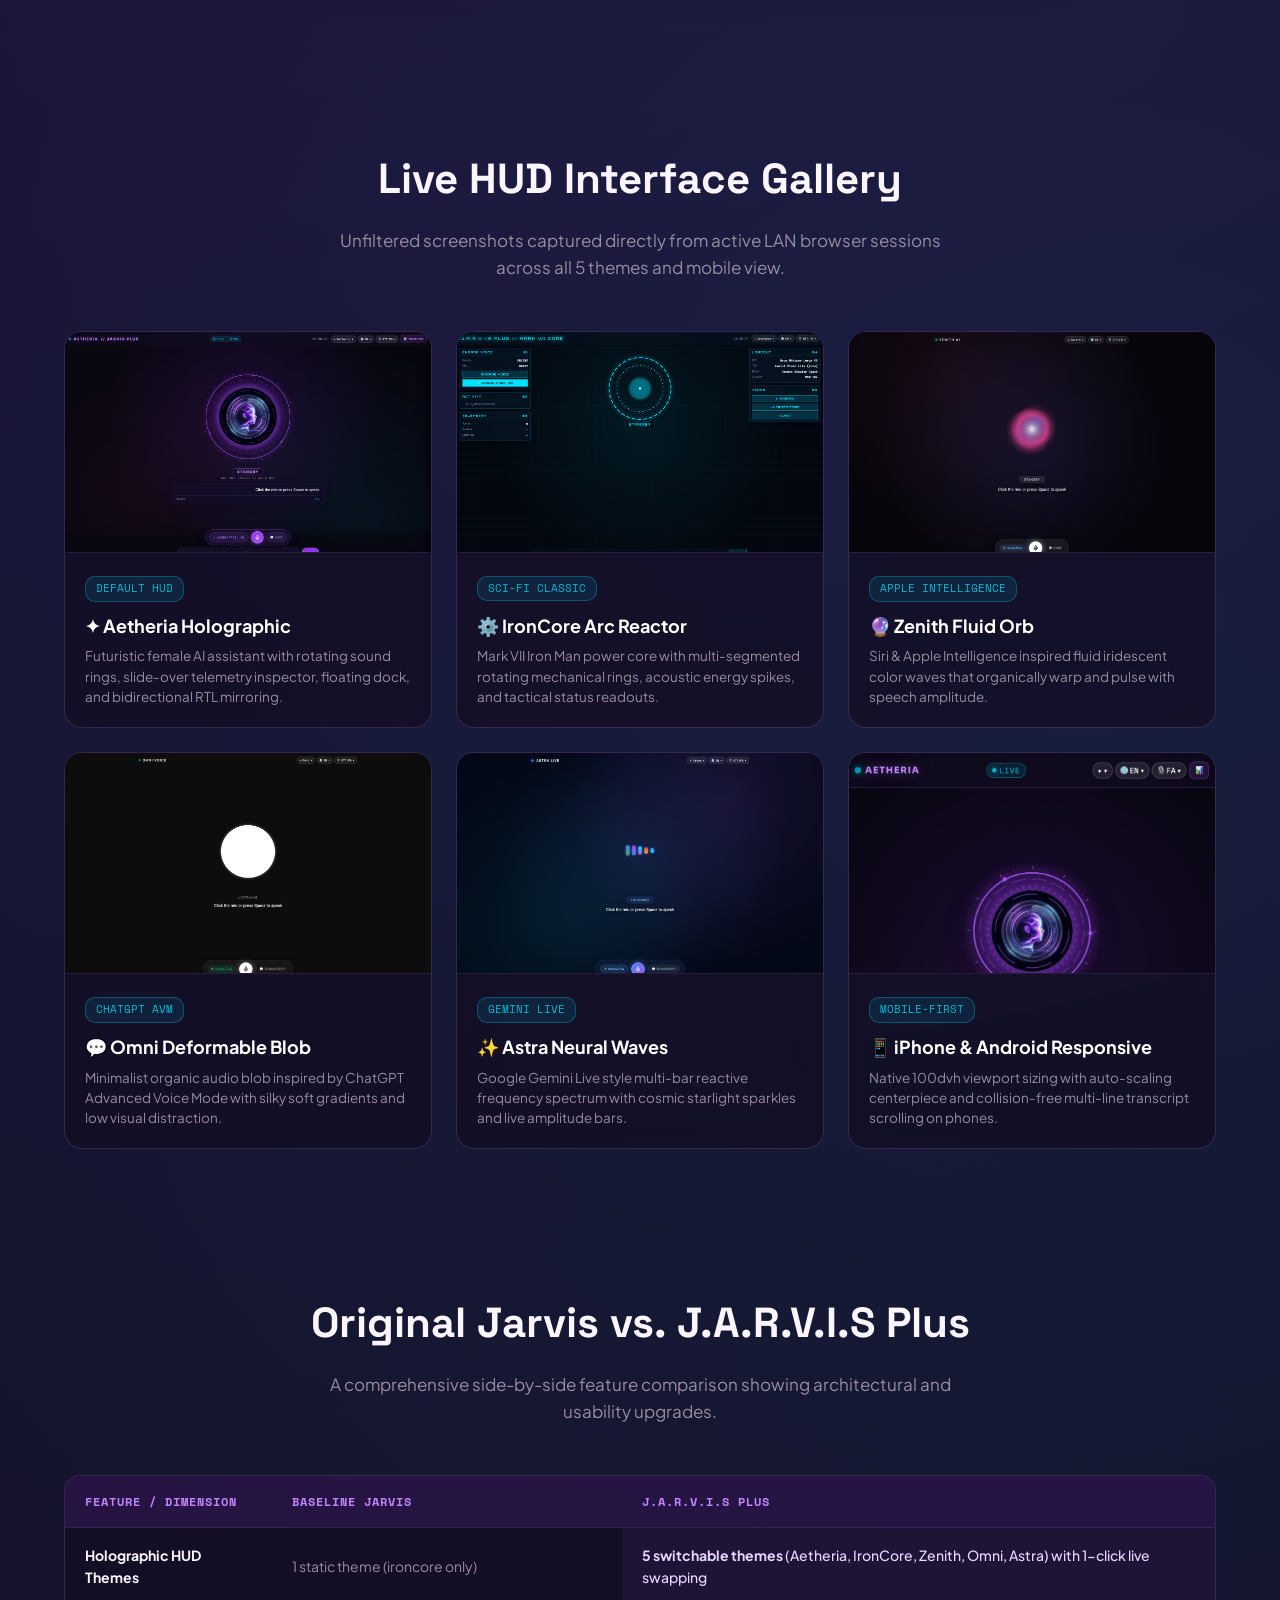
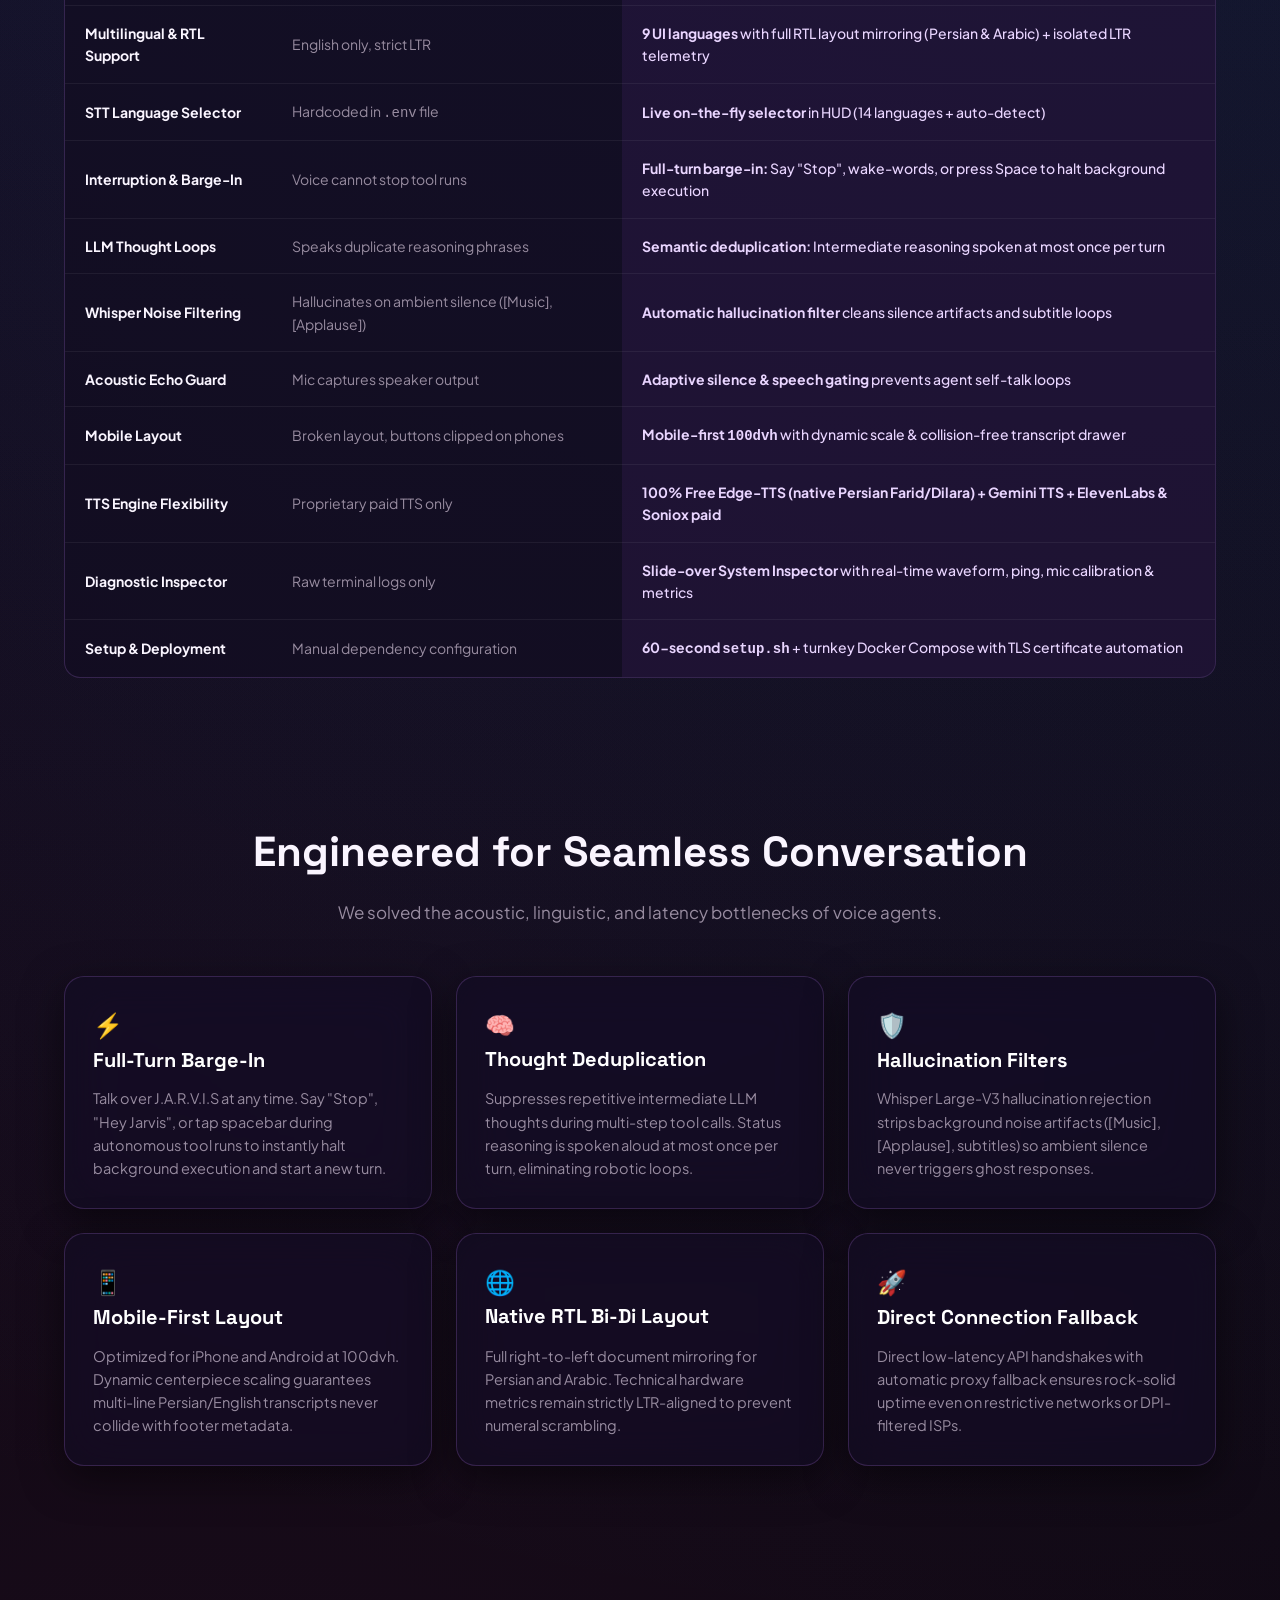
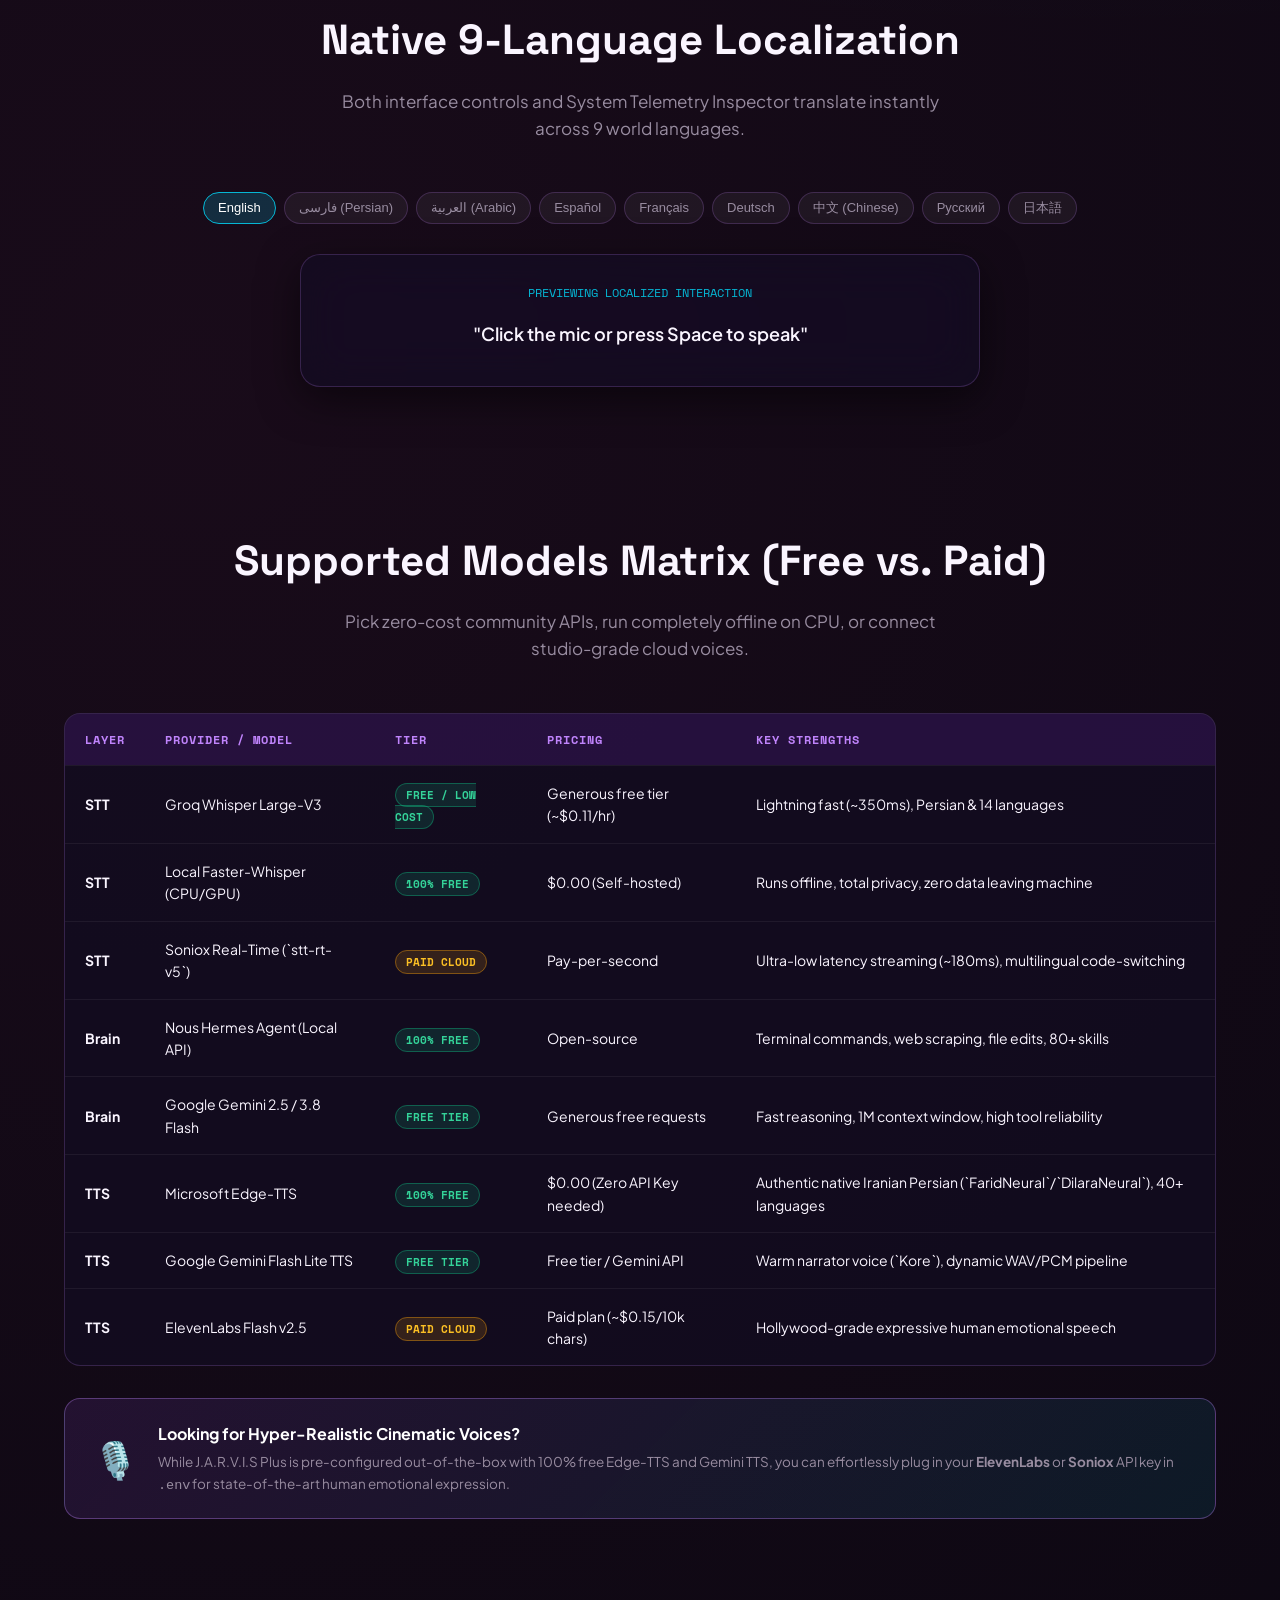
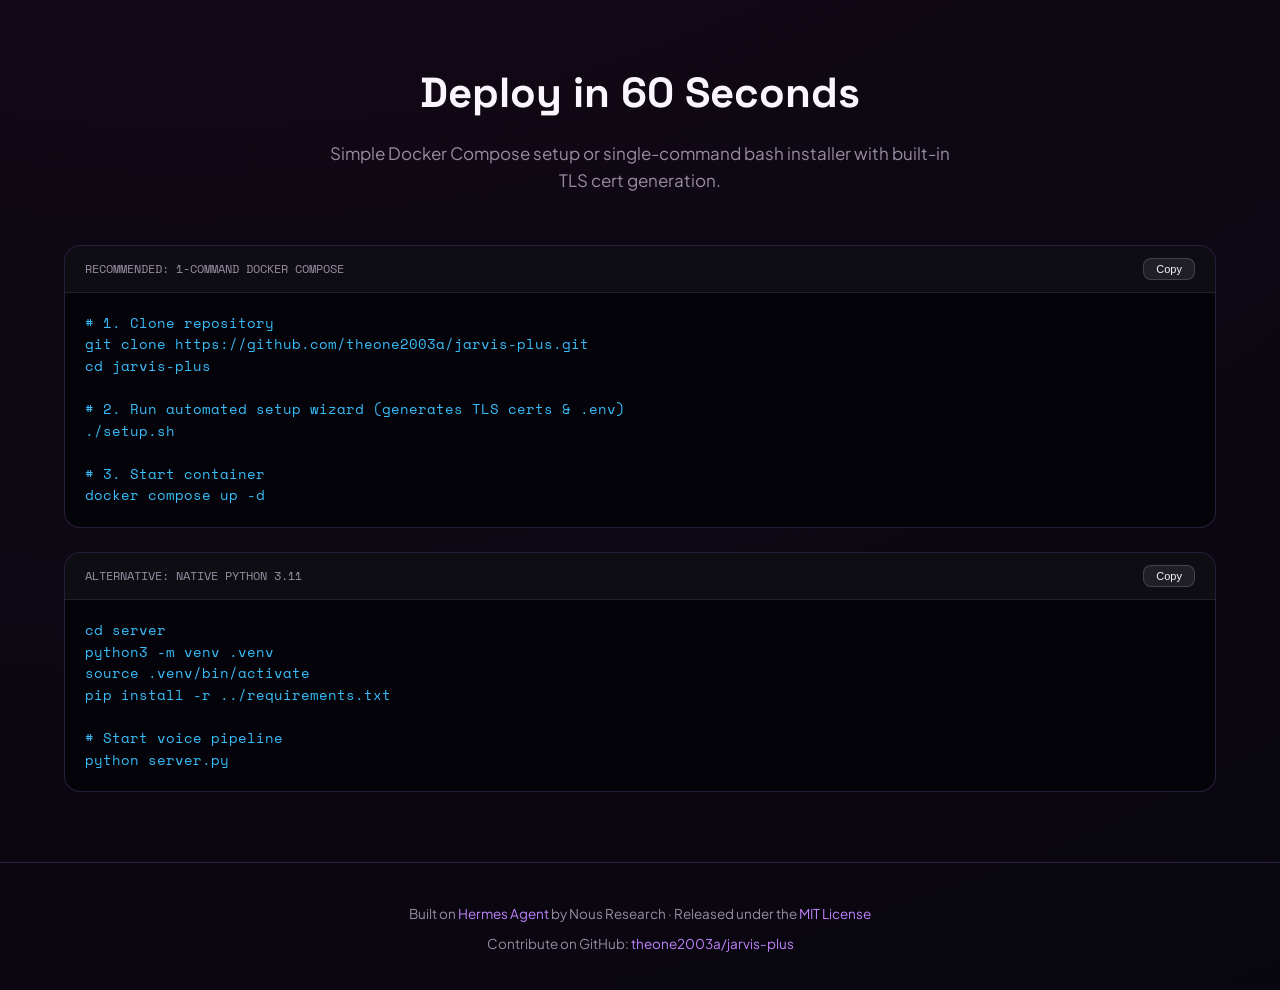
==== commit c71e4068: "feat(branding, docs): rename to Jarvis Plus, default EN, add real HUD screenshots gallery & comparis" ====
--- a/docs/index.html
+++ b/docs/index.html
@@ -466,6 +466,83 @@
     .pro-voice-text h4 { font-size: 16px; color: #fff; margin-bottom: 4px; }
     .pro-voice-text p { font-size: 13.5px; color: var(--txt-dim); margin: 0; }
 
+    /* Screenshot Gallery Cards */
+    .gallery-grid {
+      display: grid;
+      grid-template-columns: repeat(auto-fit, minmax(320px, 1fr));
+      gap: 24px;
+      margin-top: 36px;
+    }
+    .gallery-card {
+      background: var(--bg-card);
+      border: 1px solid var(--border);
+      border-radius: 18px;
+      overflow: hidden;
+      backdrop-filter: blur(20px);
+      transition: transform 0.3s ease, border-color 0.3s ease, box-shadow 0.3s ease;
+      display: flex;
+      flex-direction: column;
+    }
+    .gallery-card:hover {
+      transform: translateY(-5px);
+      border-color: var(--lilac);
+      box-shadow: 0 16px 40px rgba(168, 85, 247, 0.2);
+    }
+    .gallery-img-box {
+      width: 100%;
+      background: #020205;
+      overflow: hidden;
+      position: relative;
+      border-bottom: 1px solid var(--border);
+    }
+    .gallery-img-box img {
+      width: 100%;
+      height: 220px;
+      object-fit: cover;
+      object-position: center top;
+      display: block;
+      transition: transform 0.4s ease;
+    }
+    .gallery-card:hover .gallery-img-box img {
+      transform: scale(1.03);
+    }
+    .gallery-meta {
+      padding: 20px;
+      flex: 1;
+    }
+    .gallery-meta h3 {
+      font-size: 18px;
+      margin-bottom: 6px;
+      color: #fff;
+    }
+    .gallery-meta p {
+      font-size: 13.5px;
+      color: var(--txt-dim);
+      margin: 0;
+      line-height: 1.5;
+    }
+    .gallery-tag {
+      display: inline-block;
+      padding: 3px 10px;
+      border-radius: 10px;
+      background: rgba(6, 182, 212, 0.12);
+      border: 1px solid rgba(6, 182, 212, 0.35);
+      color: var(--cyan);
+      font-family: 'Space Mono', monospace;
+      font-size: 11px;
+      margin-bottom: 10px;
+    }
+
+    /* Comparison Table Highlighting */
+    .table-plus-highlight {
+      background: rgba(168, 85, 247, 0.08) !important;
+      color: #e9d5ff !important;
+      font-weight: 500;
+    }
+    .baseline-col {
+      color: var(--txt-dim);
+    }
+
     /* Footer */
     footer {
       border-top: 1px solid var(--border);
@@ -487,6 +564,8 @@
         J.A.R.V.I.S PLUS
       </a>
       <div class="nav-links">
+        <a href="#screenshots">Screenshots</a>
+        <a href="#comparison">Comparison</a>
         <a href="#templates">HUD Themes</a>
         <a href="#languages">Languages</a>
         <a href="#models">Models Matrix</a>
@@ -545,6 +624,163 @@
         <div class="simulator-hint">
           ⚡ Tap the orb to trigger live state transitions & acoustic barge-in
         </div>
+      </div>
+    </div>
+  </section>
+
+  <!-- Live Screenshots Showcase Gallery -->
+  <section id="screenshots">
+    <div class="container">
+      <div class="section-head">
+        <h2>Live HUD Interface Gallery</h2>
+        <p>Unfiltered screenshots captured directly from active LAN browser sessions across all 5 themes and mobile view.</p>
+      </div>
+
+      <div class="gallery-grid">
+        <div class="gallery-card">
+          <div class="gallery-img-box">
+            <img src="screenshots/aetheria_desktop.png" alt="Aetheria Holographic HUD" loading="lazy">
+          </div>
+          <div class="gallery-meta">
+            <span class="gallery-tag">DEFAULT HUD</span>
+            <h3>✦ Aetheria Holographic</h3>
+            <p>Futuristic female AI assistant with rotating sound rings, slide-over telemetry inspector, floating dock, and bidirectional RTL mirroring.</p>
+          </div>
+        </div>
+
+        <div class="gallery-card">
+          <div class="gallery-img-box">
+            <img src="screenshots/ironcore_desktop.png" alt="IronCore Arc Reactor HUD" loading="lazy">
+          </div>
+          <div class="gallery-meta">
+            <span class="gallery-tag">SCI-FI CLASSIC</span>
+            <h3>⚙️ IronCore Arc Reactor</h3>
+            <p>Mark VII Iron Man power core with multi-segmented rotating mechanical rings, acoustic energy spikes, and tactical status readouts.</p>
+          </div>
+        </div>
+
+        <div class="gallery-card">
+          <div class="gallery-img-box">
+            <img src="screenshots/zenith_desktop.png" alt="Zenith Apple Siri Morphing HUD" loading="lazy">
+          </div>
+          <div class="gallery-meta">
+            <span class="gallery-tag">APPLE INTELLIGENCE</span>
+            <h3>🔮 Zenith Fluid Orb</h3>
+            <p>Siri & Apple Intelligence inspired fluid iridescent color waves that organically warp and pulse with speech amplitude.</p>
+          </div>
+        </div>
+
+        <div class="gallery-card">
+          <div class="gallery-img-box">
+            <img src="screenshots/omni_desktop.png" alt="Omni ChatGPT Style Voice HUD" loading="lazy">
+          </div>
+          <div class="gallery-meta">
+            <span class="gallery-tag">CHATGPT AVM</span>
+            <h3>💬 Omni Deformable Blob</h3>
+            <p>Minimalist organic audio blob inspired by ChatGPT Advanced Voice Mode with silky soft gradients and low visual distraction.</p>
+          </div>
+        </div>
+
+        <div class="gallery-card">
+          <div class="gallery-img-box">
+            <img src="screenshots/astra_desktop.png" alt="Astra Gemini Live HUD" loading="lazy">
+          </div>
+          <div class="gallery-meta">
+            <span class="gallery-tag">GEMINI LIVE</span>
+            <h3>✨ Astra Neural Waves</h3>
+            <p>Google Gemini Live style multi-bar reactive frequency spectrum with cosmic starlight sparkles and live amplitude bars.</p>
+          </div>
+        </div>
+
+        <div class="gallery-card">
+          <div class="gallery-img-box">
+            <img src="screenshots/mobile_aetheria.png" alt="Mobile Aetheria View on iPhone" loading="lazy">
+          </div>
+          <div class="gallery-meta">
+            <span class="gallery-tag">MOBILE-FIRST</span>
+            <h3>📱 iPhone & Android Responsive</h3>
+            <p>Native 100dvh viewport sizing with auto-scaling centerpiece and collision-free multi-line transcript scrolling on phones.</p>
+          </div>
+        </div>
+      </div>
+    </div>
+  </section>
+
+  <!-- Original vs Plus Comparison Table -->
+  <section id="comparison">
+    <div class="container">
+      <div class="section-head">
+        <h2>Original Jarvis vs. J.A.R.V.I.S Plus</h2>
+        <p>A comprehensive side-by-side feature comparison showing architectural and usability upgrades.</p>
+      </div>
+
+      <div class="table-wrap">
+        <table>
+          <thead>
+            <tr>
+              <th>Feature / Dimension</th>
+              <th>Baseline Jarvis</th>
+              <th>J.A.R.V.I.S Plus</th>
+            </tr>
+          </thead>
+          <tbody>
+            <tr>
+              <td><b>Holographic HUD Themes</b></td>
+              <td class="baseline-col">1 static theme (ironcore only)</td>
+              <td class="table-plus-highlight"><b>5 switchable themes</b> (Aetheria, IronCore, Zenith, Omni, Astra) with 1-click live swapping</td>
+            </tr>
+            <tr>
+              <td><b>Multilingual & RTL Support</b></td>
+              <td class="baseline-col">English only, strict LTR</td>
+              <td class="table-plus-highlight"><b>9 UI languages</b> with full RTL layout mirroring (Persian & Arabic) + isolated LTR telemetry</td>
+            </tr>
+            <tr>
+              <td><b>STT Language Selector</b></td>
+              <td class="baseline-col">Hardcoded in <code>.env</code> file</td>
+              <td class="table-plus-highlight"><b>Live on-the-fly selector</b> in HUD (14 languages + auto-detect)</td>
+            </tr>
+            <tr>
+              <td><b>Interruption & Barge-In</b></td>
+              <td class="baseline-col">Voice cannot stop tool runs</td>
+              <td class="table-plus-highlight"><b>Full-turn barge-in:</b> Say "Stop", wake-words, or press Space to halt background execution</td>
+            </tr>
+            <tr>
+              <td><b>LLM Thought Loops</b></td>
+              <td class="baseline-col">Speaks duplicate reasoning phrases</td>
+              <td class="table-plus-highlight"><b>Semantic deduplication:</b> Intermediate reasoning spoken at most once per turn</td>
+            </tr>
+            <tr>
+              <td><b>Whisper Noise Filtering</b></td>
+              <td class="baseline-col">Hallucinates on ambient silence ([Music], [Applause])</td>
+              <td class="table-plus-highlight"><b>Automatic hallucination filter</b> cleans silence artifacts and subtitle loops</td>
+            </tr>
+            <tr>
+              <td><b>Acoustic Echo Guard</b></td>
+              <td class="baseline-col">Mic captures speaker output</td>
+              <td class="table-plus-highlight"><b>Adaptive silence & speech gating</b> prevents agent self-talk loops</td>
+            </tr>
+            <tr>
+              <td><b>Mobile Layout</b></td>
+              <td class="baseline-col">Broken layout, buttons clipped on phones</td>
+              <td class="table-plus-highlight"><b>Mobile-first <code>100dvh</code></b> with dynamic scale & collision-free transcript drawer</td>
+            </tr>
+            <tr>
+              <td><b>TTS Engine Flexibility</b></td>
+              <td class="baseline-col">Proprietary paid TTS only</td>
+              <td class="table-plus-highlight"><b>100% Free Edge-TTS (native Persian Farid/Dilara) + Gemini TTS + ElevenLabs & Soniox paid</b></td>
+            </tr>
+            <tr>
+              <td><b>Diagnostic Inspector</b></td>
+              <td class="baseline-col">Raw terminal logs only</td>
+              <td class="table-plus-highlight"><b>Slide-over System Inspector</b> with real-time waveform, ping, mic calibration & metrics</td>
+            </tr>
+            <tr>
+              <td><b>Setup & Deployment</b></td>
+              <td class="baseline-col">Manual dependency configuration</td>
+              <td class="table-plus-highlight"><b>60-second <code>setup.sh</code></b> + turnkey Docker Compose with TLS certificate automation</td>
+            </tr>
+          </tbody>
+        </table>
       </div>
     </div>
   </section>
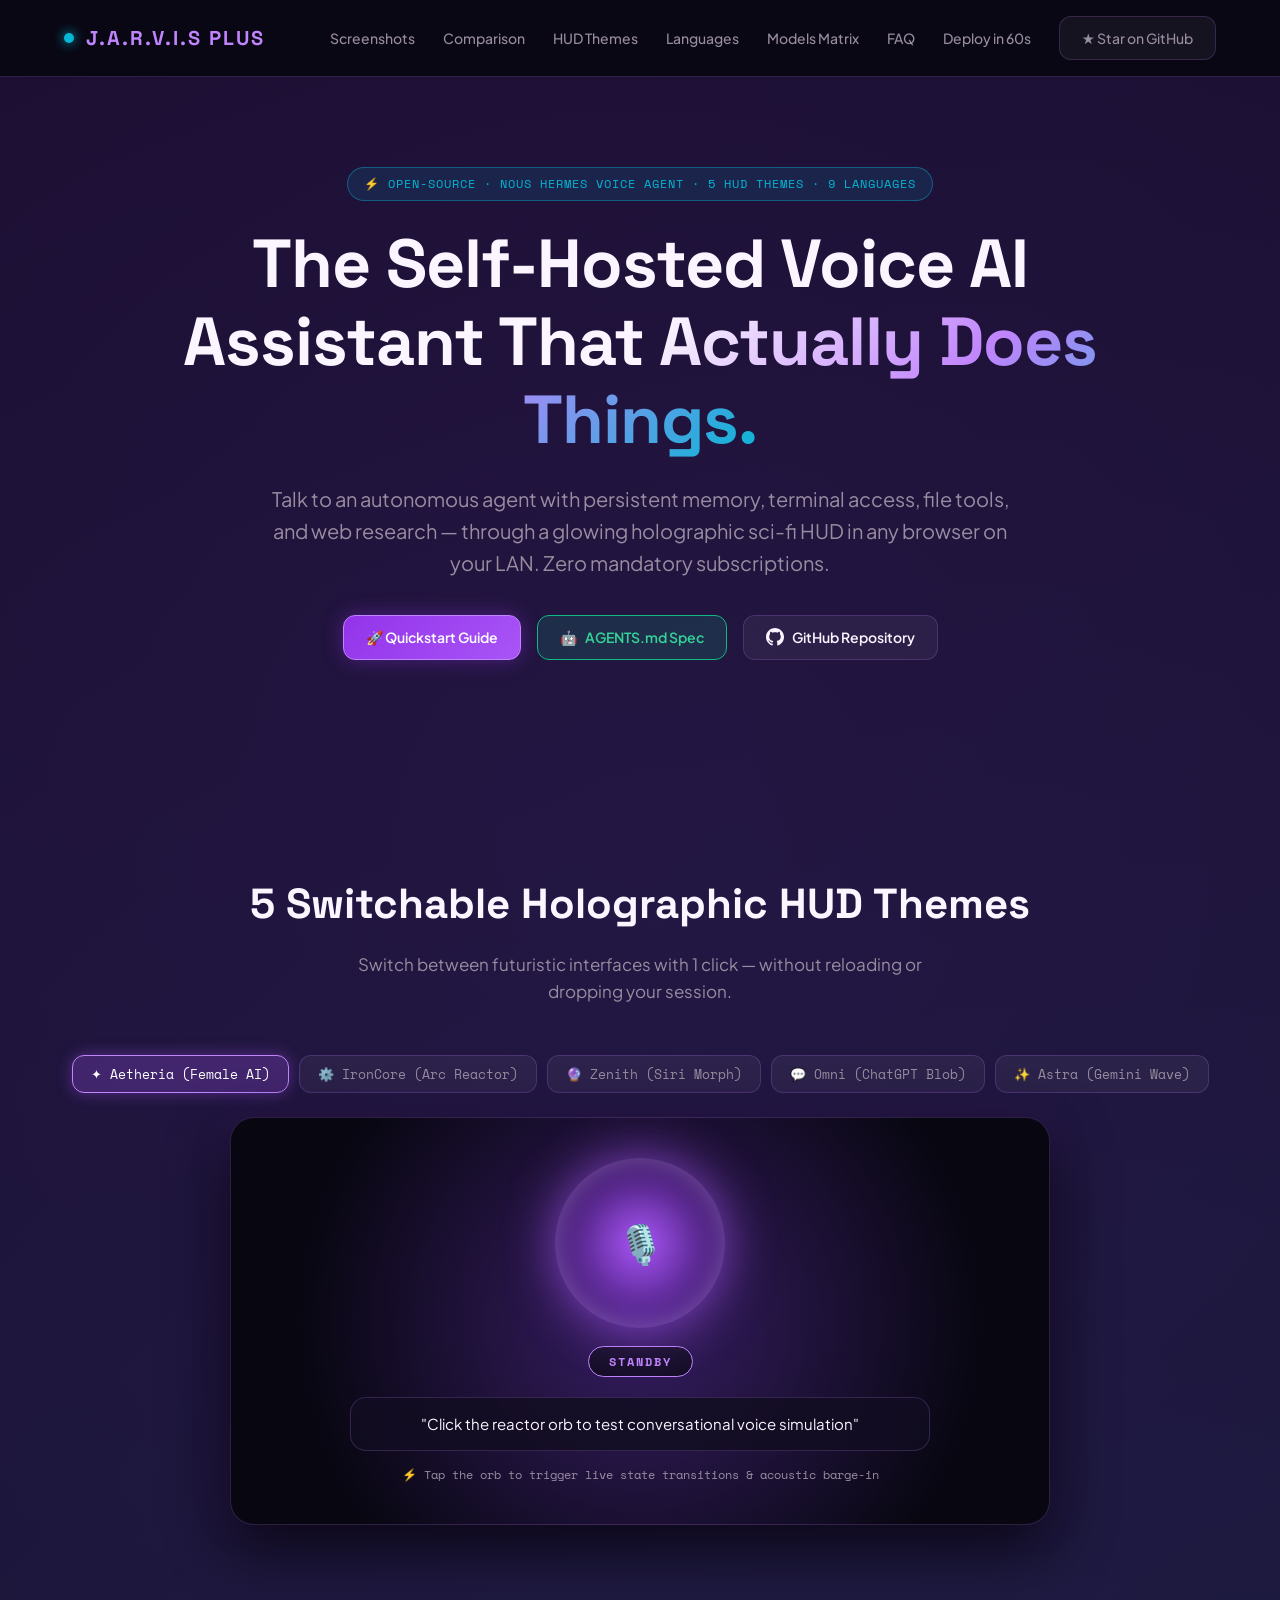
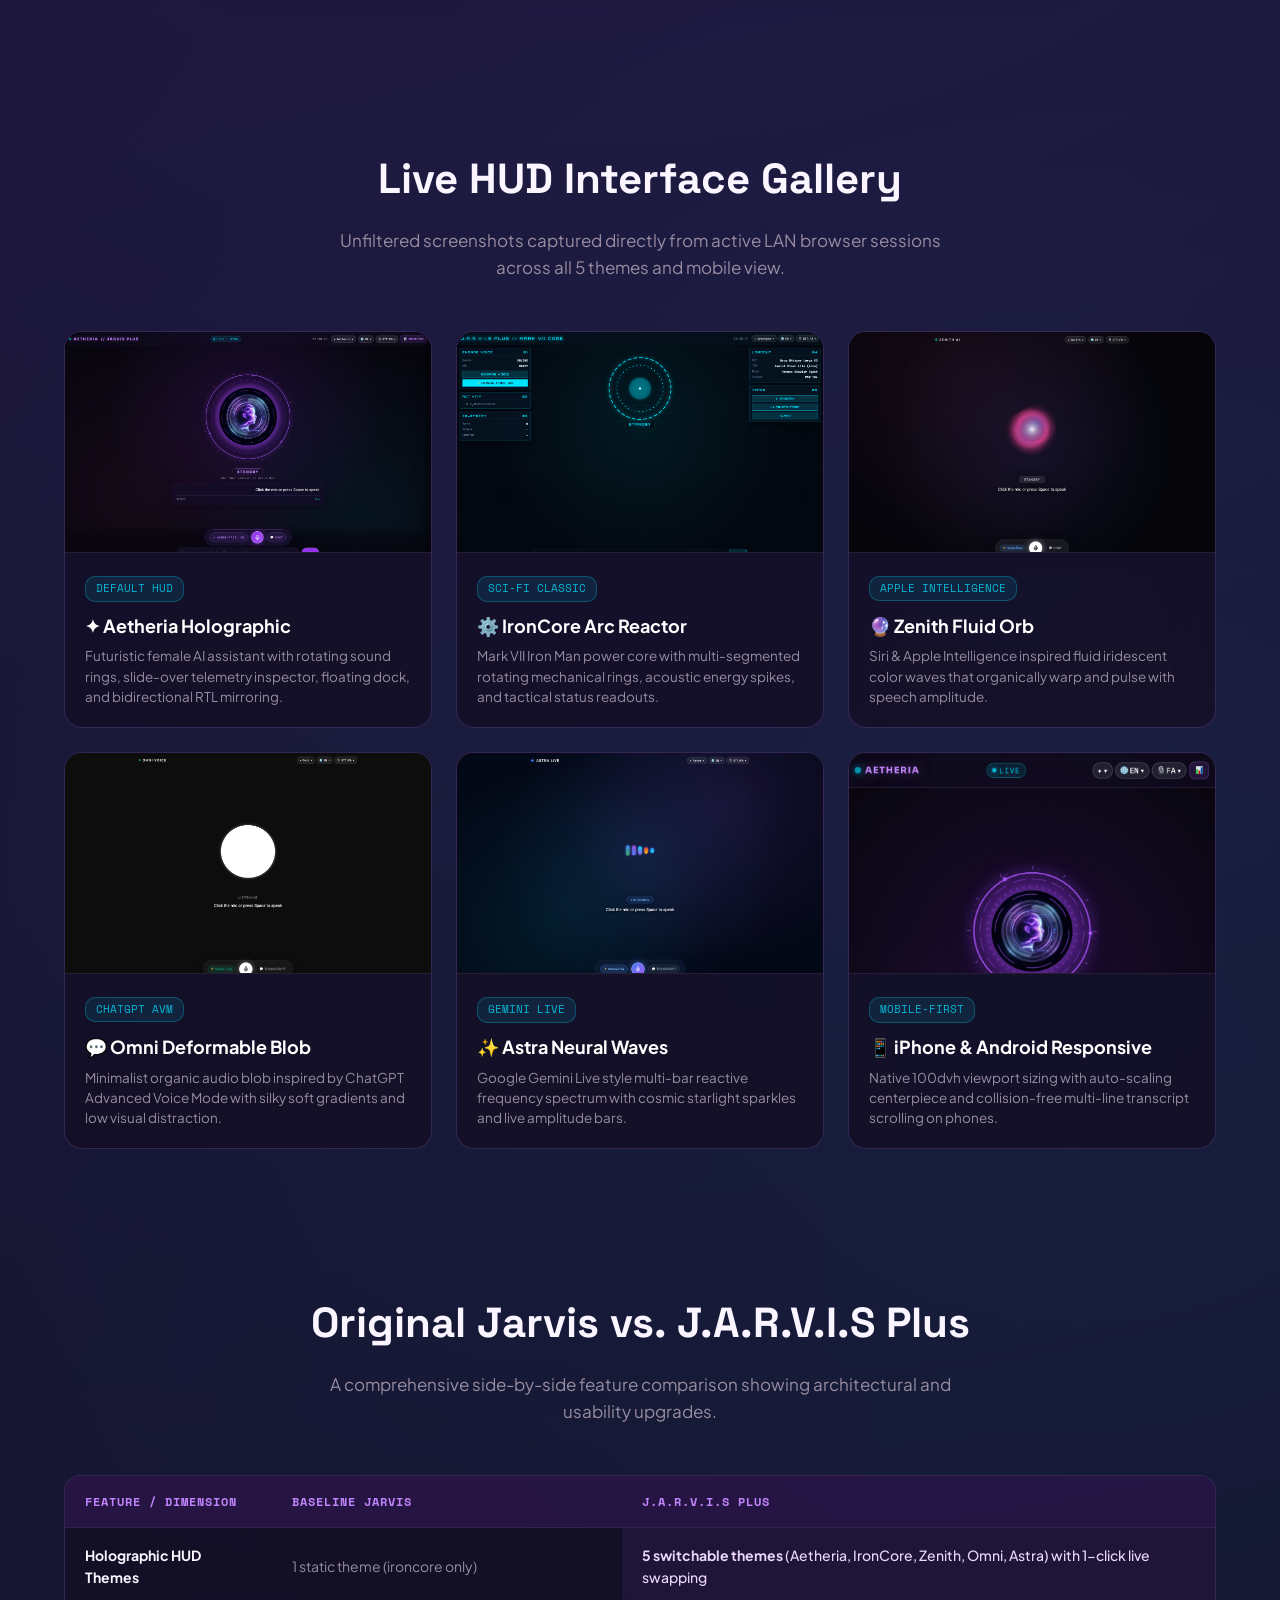
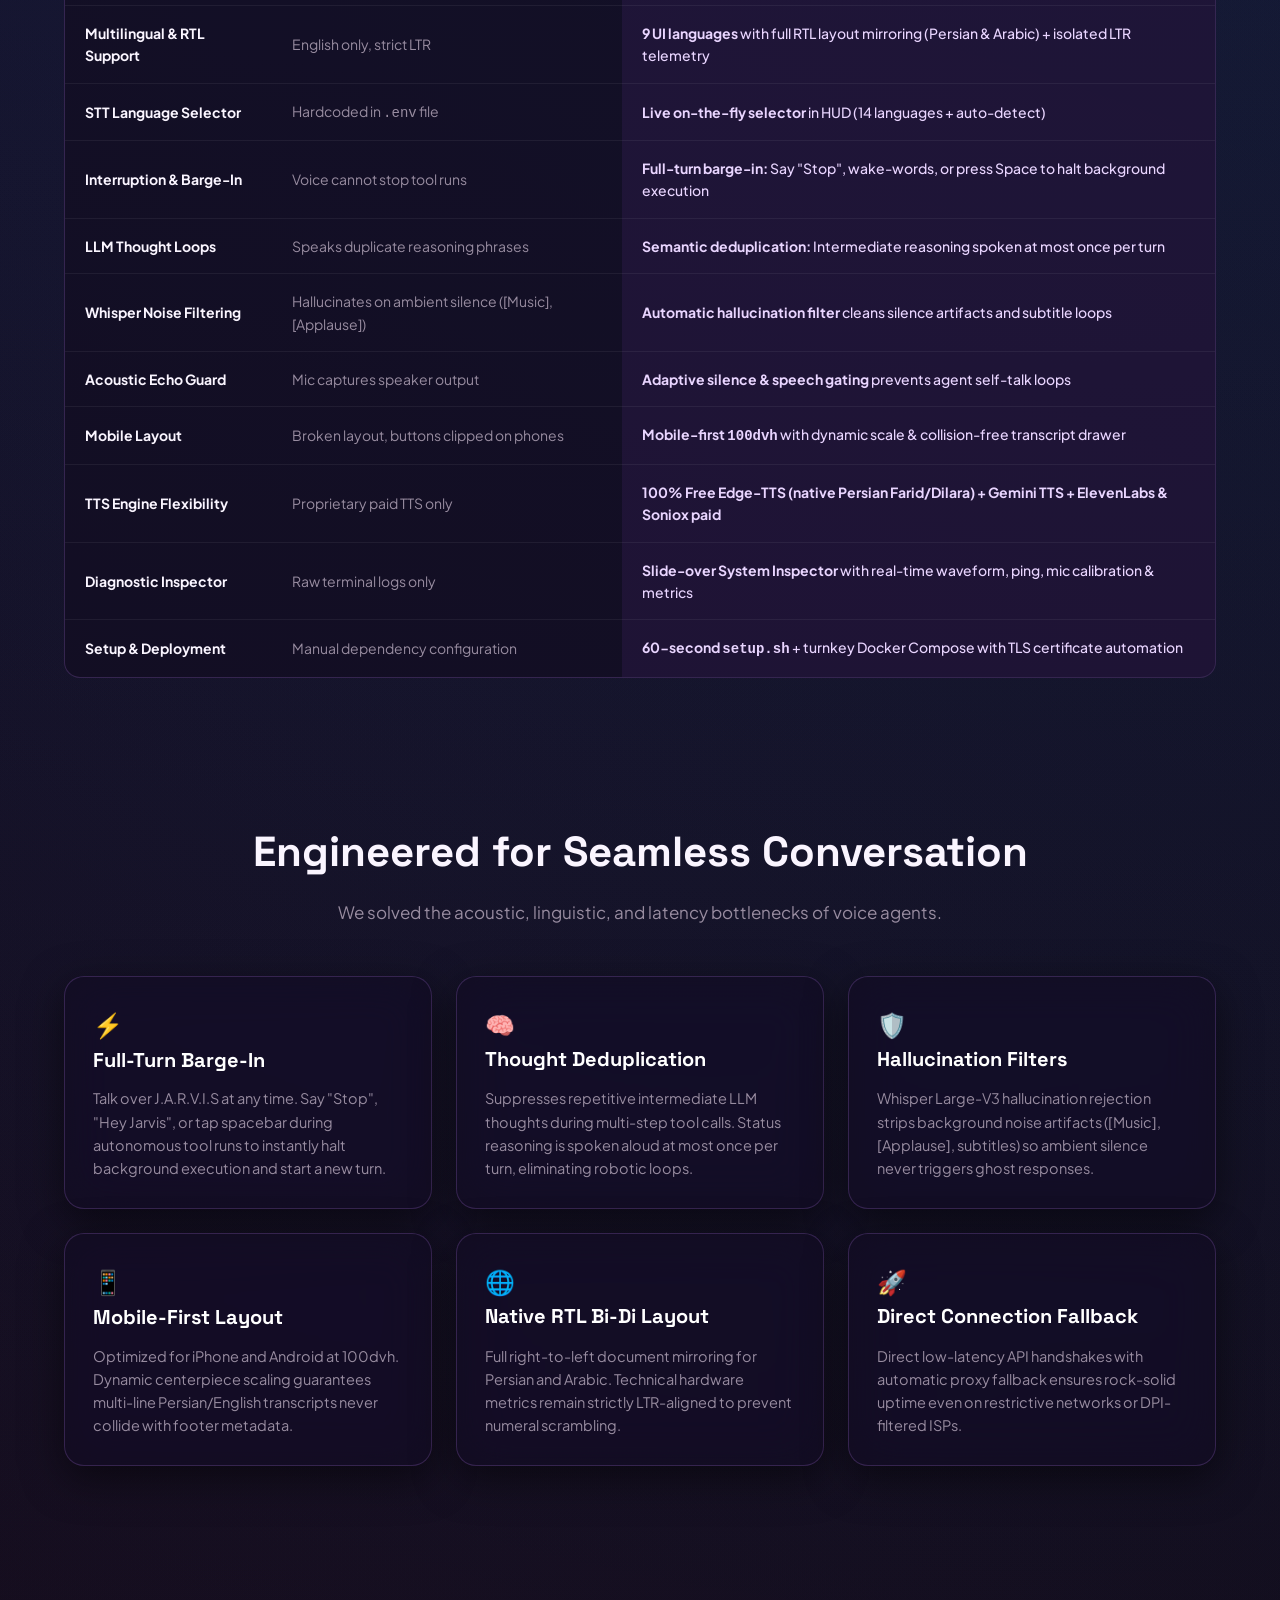
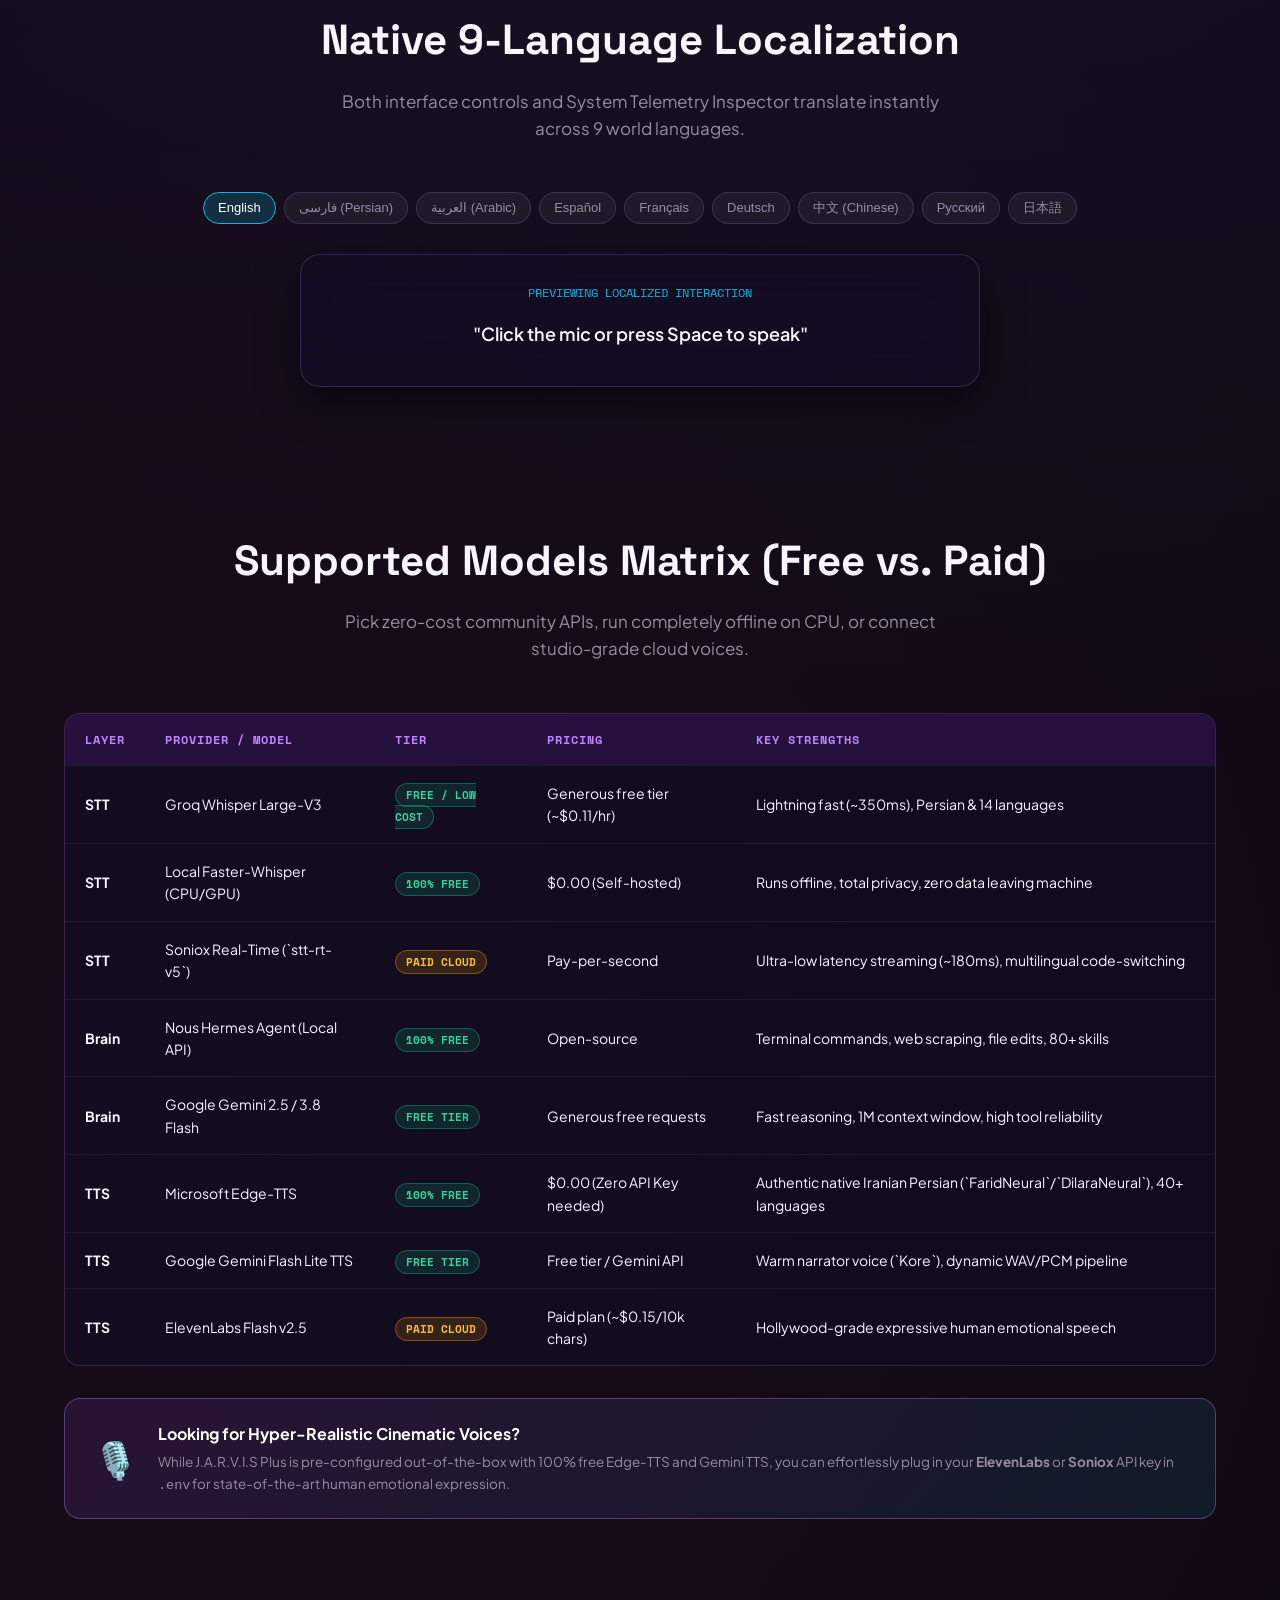
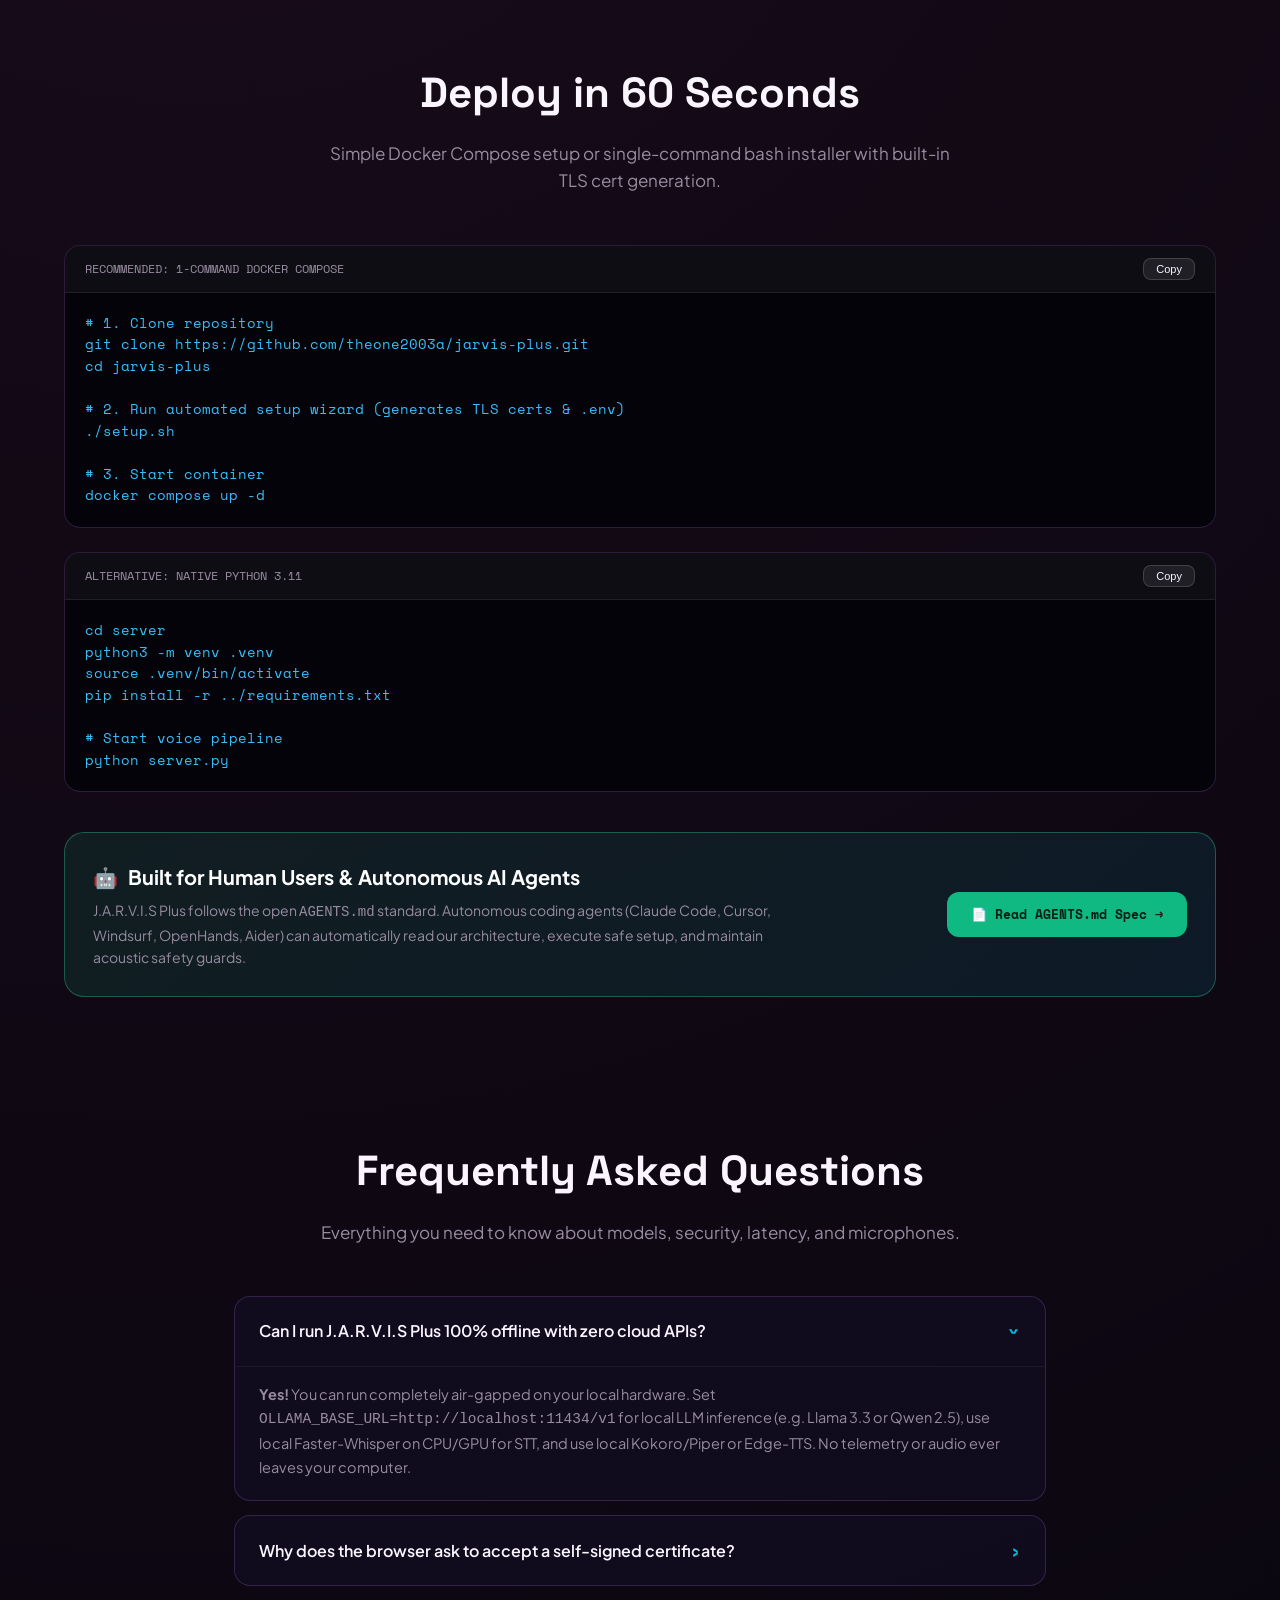
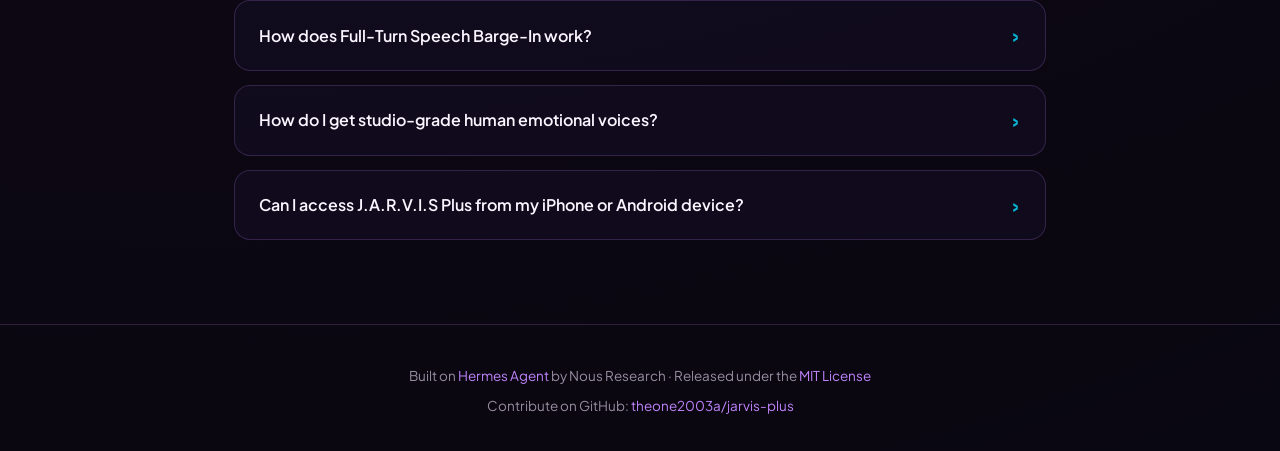
==== commit 3c856eaa: "feat(docs): add AGENTS.md open specification, FAQ section, Open Graph social cards, and agent badges" ====
--- a/docs/index.html
+++ b/docs/index.html
@@ -5,6 +5,17 @@
   <meta name="viewport" content="width=device-width, initial-scale=1.0, maximum-scale=1.0">
   <title>J.A.R.V.I.S Plus — Autonomous Voice Assistant & Multilingual Holographic HUD</title>
   <meta name="description" content="A self-hosted, sci-fi voice AI assistant built on Nous Hermes Agent with 5 switchable HUD themes, 9 languages with RTL support, and zero mandatory cloud subscriptions.">
+  <!-- Open Graph & Social Preview -->
+  <meta property="og:title" content="J.A.R.V.I.S Plus — Autonomous Voice Assistant & Multilingual Holographic HUD">
+  <meta property="og:description" content="Turn your browser into Tony Stark's command center. Real autonomous agent with terminal tools, persistent memory, 5 sci-fi themes, and native Persian/Arabic RTL.">
+  <meta property="og:type" content="website">
+  <meta property="og:url" content="https://theone2003a.github.io/jarvis-plus/">
+  <meta property="og:image" content="https://theone2003a.github.io/jarvis-plus/screenshots/aetheria_desktop.png">
+  <meta name="twitter:card" content="summary_large_image">
+  <meta name="twitter:title" content="J.A.R.V.I.S Plus — Autonomous Voice Assistant">
+  <meta name="twitter:description" content="5 Switchable HUD themes, 9 languages with RTL, Whisper hallucination shield, and turnkey Docker setup.">
+  <meta name="twitter:image" content="https://theone2003a.github.io/jarvis-plus/screenshots/aetheria_desktop.png">
+
   <link rel="preconnect" href="https://fonts.googleapis.com">
   <link rel="preconnect" href="https://fonts.gstatic.com" crossorigin>
   <link href="https://fonts.googleapis.com/css2?family=Plus+Jakarta+Sans:wght@300;400;500;600;700;800&family=Space+Grotesk:wght@400;600;700&family=Space+Mono:wght@400;700&family=Vazirmatn:wght@400;600;700&display=swap" rel="stylesheet">
@@ -543,6 +554,98 @@
       color: var(--txt-dim);
     }
 
+    /* FAQ Accordion */
+    .faq-item {
+      background: var(--bg-card);
+      border: 1px solid var(--border);
+      border-radius: 16px;
+      margin-bottom: 14px;
+      overflow: hidden;
+      transition: border-color 0.2s;
+    }
+    .faq-item:hover {
+      border-color: var(--lilac);
+    }
+    .faq-question {
+      padding: 20px 24px;
+      cursor: pointer;
+      display: flex;
+      justify-content: space-between;
+      align-items: center;
+      font-weight: 600;
+      font-size: 16px;
+      user-select: none;
+    }
+    .faq-question span.arrow {
+      color: var(--cyan);
+      font-family: 'Space Mono', monospace;
+      font-size: 18px;
+      transition: transform 0.3s;
+    }
+    .faq-item.open .faq-question span.arrow {
+      transform: rotate(90deg);
+    }
+    .faq-answer {
+      display: none;
+      padding: 0 24px 20px;
+      color: var(--txt-dim);
+      font-size: 14.5px;
+      line-height: 1.65;
+      border-top: 1px solid rgba(255, 255, 255, 0.05);
+      padding-top: 16px;
+    }
+    .faq-item.open .faq-answer {
+      display: block;
+    }
+
+    /* AI Agents Spec Banner */
+    .agents-banner {
+      background: linear-gradient(135deg, rgba(16, 185, 129, 0.12) 0%, rgba(6, 182, 212, 0.1) 100%);
+      border: 1px solid rgba(52, 211, 153, 0.35);
+      border-radius: 20px;
+      padding: 28px;
+      display: flex;
+      align-items: center;
+      justify-content: space-between;
+      gap: 24px;
+      margin-top: 40px;
+      flex-wrap: wrap;
+    }
+    .agents-info h3 {
+      font-size: 20px;
+      color: #fff;
+      display: flex;
+      align-items: center;
+      gap: 10px;
+      margin-bottom: 6px;
+    }
+    .agents-info p {
+      color: var(--txt-dim);
+      font-size: 14px;
+      margin: 0;
+      max-width: 680px;
+    }
+    .agents-btn {
+      background: #10b981;
+      color: #041f14;
+      font-weight: 700;
+      border: none;
+      padding: 12px 24px;
+      border-radius: 12px;
+      text-decoration: none;
+      font-family: 'Space Mono', monospace;
+      font-size: 13px;
+      display: inline-flex;
+      align-items: center;
+      gap: 8px;
+      transition: all 0.2s;
+    }
+    .agents-btn:hover {
+      background: #34d399;
+      transform: translateY(-2px);
+      box-shadow: 0 0 25px rgba(52, 211, 153, 0.4);
+    }
+
     /* Footer */
     footer {
       border-top: 1px solid var(--border);
@@ -569,6 +672,7 @@
         <a href="#templates">HUD Themes</a>
         <a href="#languages">Languages</a>
         <a href="#models">Models Matrix</a>
+        <a href="#faq">FAQ</a>
         <a href="#deploy">Deploy in 60s</a>
         <a href="https://github.com/theone2003a/jarvis-plus" target="_blank" class="btn btn-outline">★ Star on GitHub</a>
       </div>
@@ -589,6 +693,9 @@
       </p>
       <div class="hero-actions">
         <a href="#deploy" class="btn btn-primary">🚀 Quickstart Guide</a>
+        <a href="https://github.com/theone2003a/jarvis-plus/blob/main/AGENTS.md" target="_blank" class="btn" style="background: rgba(16, 185, 129, 0.15); border: 1px solid #10b981; color: #34d399;">
+          <span>🤖</span> AGENTS.md Spec
+        </a>
         <a href="https://github.com/theone2003a/jarvis-plus" target="_blank" class="btn btn-outline">
           <svg width="18" height="18" viewBox="0 0 24 24" fill="currentColor"><path d="M12 0c-6.626 0-12 5.373-12 12 0 5.302 3.438 9.8 8.207 11.387.599.111.793-.261.793-.577v-2.234c-3.338.726-4.033-1.416-4.033-1.416-.546-1.387-1.333-1.756-1.333-1.756-1.089-.745.083-.729.083-.729 1.205.084 1.839 1.237 1.839 1.237 1.07 1.834 2.807 1.304 3.492.997.107-.775.418-1.305.762-1.604-2.665-.305-5.467-1.334-5.467-5.931 0-1.311.469-2.381 1.236-3.221-.124-.303-.535-1.524.117-3.176 0 0 1.008-.322 3.301 1.23.957-.266 1.983-.399 3.003-.404 1.02.005 2.047.138 3.006.404 2.291-1.552 3.297-1.23 3.297-1.23.653 1.653.242 2.874.118 3.176.77.84 1.235 1.911 1.235 3.221 0 4.609-2.807 5.624-5.479 5.921.43.372.823 1.102.823 2.222v3.293c0 .319.192.694.801.576 4.765-1.589 8.199-6.086 8.199-11.386 0-6.627-5.373-12-12-12z"/></svg>
           GitHub Repository
@@ -989,6 +1096,77 @@
 
 # Start voice pipeline
 python server.py</div>
+      </div>
+
+      <!-- AI Agents AGENTS.md Callout Banner -->
+      <div class="agents-banner">
+        <div class="agents-info">
+          <h3><span>🤖</span> Built for Human Users & Autonomous AI Agents</h3>
+          <p>J.A.R.V.I.S Plus follows the open <code>AGENTS.md</code> standard. Autonomous coding agents (Claude Code, Cursor, Windsurf, OpenHands, Aider) can automatically read our architecture, execute safe setup, and maintain acoustic safety guards.</p>
+        </div>
+        <a href="https://github.com/theone2003a/jarvis-plus/blob/main/AGENTS.md" target="_blank" class="agents-btn">
+          <span>📄</span> Read AGENTS.md Spec →
+        </a>
+      </div>
+    </div>
+  </section>
+
+  <!-- FAQ Section -->
+  <section id="faq">
+    <div class="container" style="max-width: 860px;">
+      <div class="section-head">
+        <h2>Frequently Asked Questions</h2>
+        <p>Everything you need to know about models, security, latency, and microphones.</p>
+      </div>
+
+      <div class="faq-item open">
+        <div class="faq-question" onclick="toggleFaq(this)">
+          <span>Can I run J.A.R.V.I.S Plus 100% offline with zero cloud APIs?</span>
+          <span class="arrow">›</span>
+        </div>
+        <div class="faq-answer">
+          <b>Yes!</b> You can run completely air-gapped on your local hardware. Set <code>OLLAMA_BASE_URL=http://localhost:11434/v1</code> for local LLM inference (e.g. Llama 3.3 or Qwen 2.5), use local Faster-Whisper on CPU/GPU for STT, and use local Kokoro/Piper or Edge-TTS. No telemetry or audio ever leaves your computer.
+        </div>
+      </div>
+
+      <div class="faq-item">
+        <div class="faq-question" onclick="toggleFaq(this)">
+          <span>Why does the browser ask to accept a self-signed certificate?</span>
+          <span class="arrow">›</span>
+        </div>
+        <div class="faq-answer">
+          Modern mobile browsers (iOS Safari, Android Chrome) strictly require an HTTPS / TLS encrypted connection to grant microphone permissions over a local area network (LAN). Running <code>./setup.sh</code> automatically generates secure TLS certificates for your machine so your phone or laptop can access the mic without complex domain routing.
+        </div>
+      </div>
+
+      <div class="faq-item">
+        <div class="faq-question" onclick="toggleFaq(this)">
+          <span>How does Full-Turn Speech Barge-In work?</span>
+          <span class="arrow">›</span>
+        </div>
+        <div class="faq-answer">
+          Unlike basic assistants where you have to wait for the bot to finish talking, J.A.R.V.I.S Plus monitors human voice energy in real time via Silero VAD. If you speak over Jarvis (e.g. saying <i>"Stop"</i>, <i>"Never mind"</i>, or wake-word <i>"Jarvis"</i>), the server instantly terminates audio playback, issues a stop signal to running background tool calls, and starts listening to your new intent immediately.
+        </div>
+      </div>
+
+      <div class="faq-item">
+        <div class="faq-question" onclick="toggleFaq(this)">
+          <span>How do I get studio-grade human emotional voices?</span>
+          <span class="arrow">›</span>
+        </div>
+        <div class="faq-answer">
+          While the default Microsoft Edge-TTS voices are completely free and sound natural (including authentic native Persian voices <code>FaridNeural</code> and <code>DilaraNeural</code>), you can plug in your <code>ELEVENLABS_API_KEY</code> or <code>SONIOX_API_KEY</code> in <code>.env</code> to stream hyper-realistic, emotionally expressive cinema-grade audio.
+        </div>
+      </div>
+
+      <div class="faq-item">
+        <div class="faq-question" onclick="toggleFaq(this)">
+          <span>Can I access J.A.R.V.I.S Plus from my iPhone or Android device?</span>
+          <span class="arrow">›</span>
+        </div>
+        <div class="faq-answer">
+          <b>Yes!</b> The HUD is responsive and designed with <code>100dvh</code> viewport metrics specifically for mobile screens. Simply navigate to <code>https://&lt;YOUR-HOST-IP&gt;:8766/hud/?token=&lt;YOUR-TOKEN&gt;</code> in Safari or Chrome on your phone.
+        </div>
       </div>
     </div>
   </section>
@@ -1078,6 +1256,11 @@
       event.target.textContent = 'Copied!';
       setTimeout(() => event.target.textContent = 'Copy', 2000);
     }
+
+    function toggleFaq(headerEl) {
+      const item = headerEl.closest('.faq-item');
+      item.classList.toggle('open');
+    }
   </script>
 </body>
 </html>
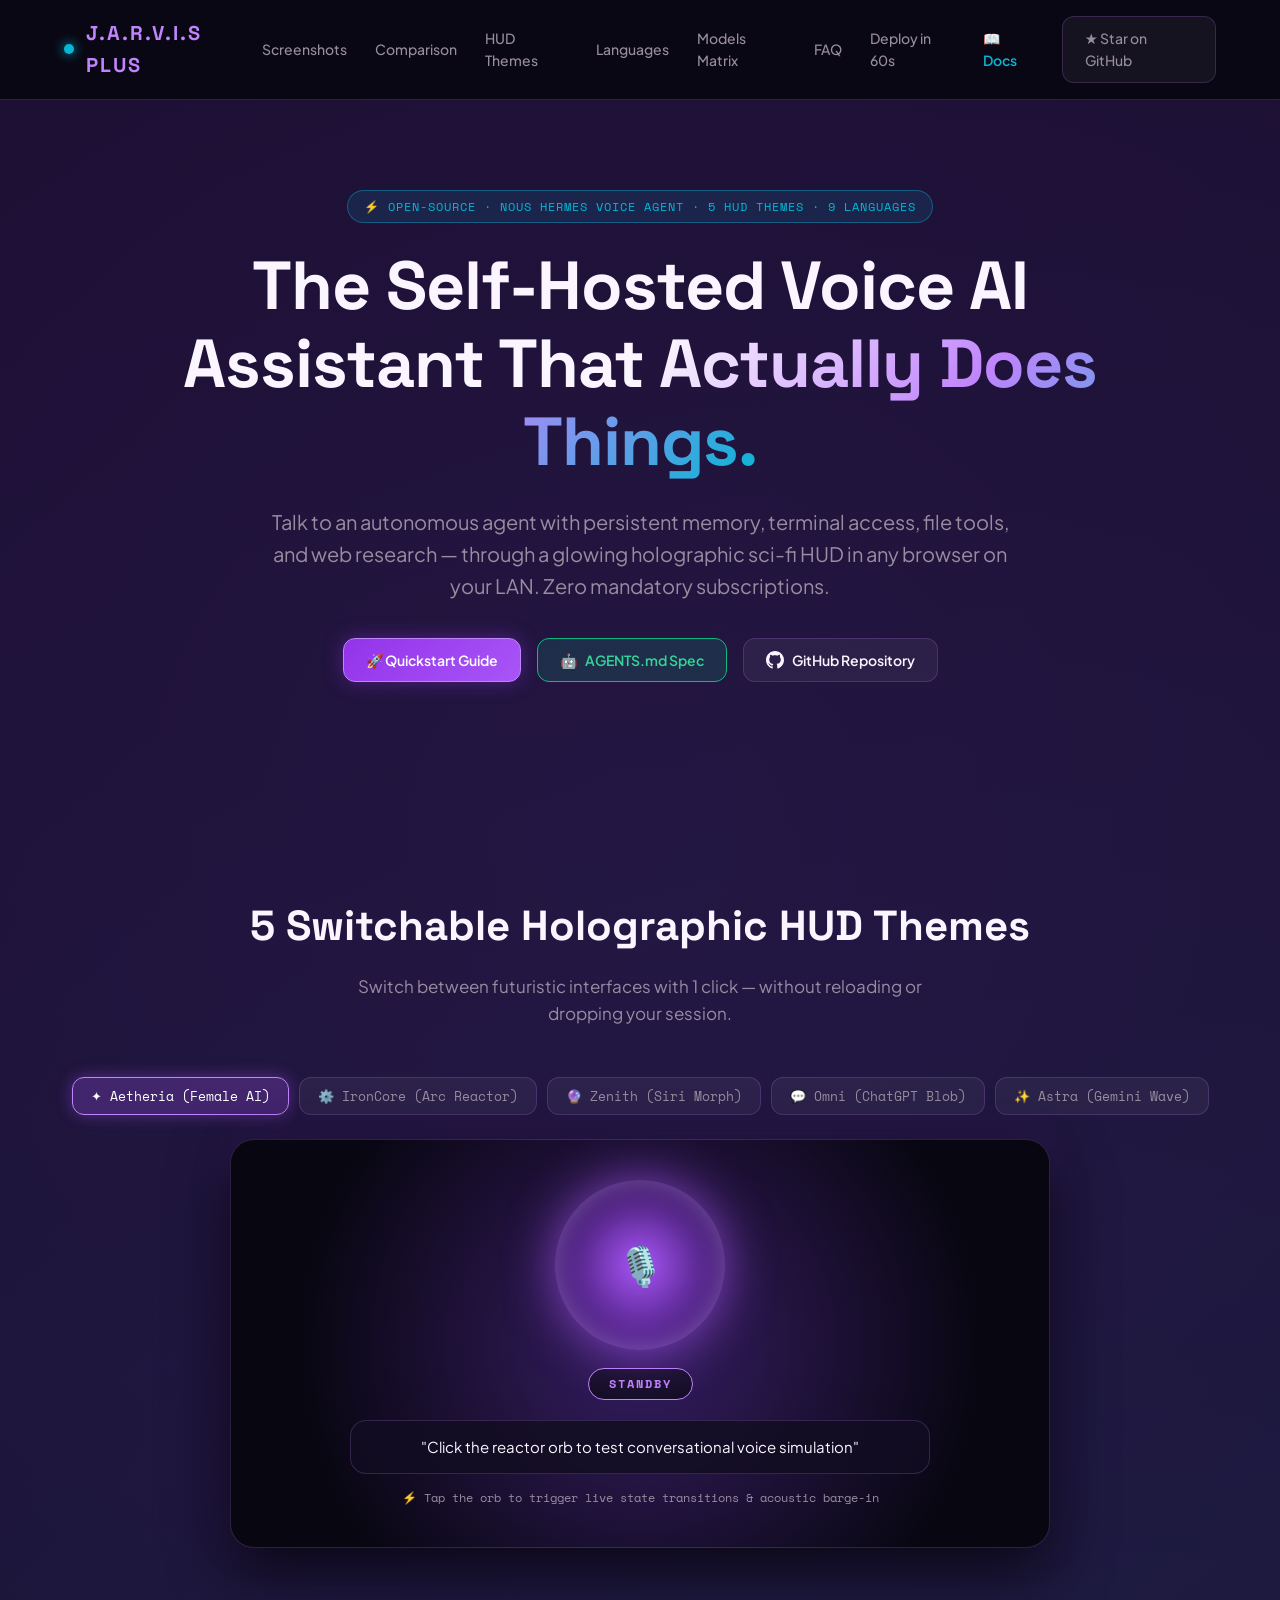
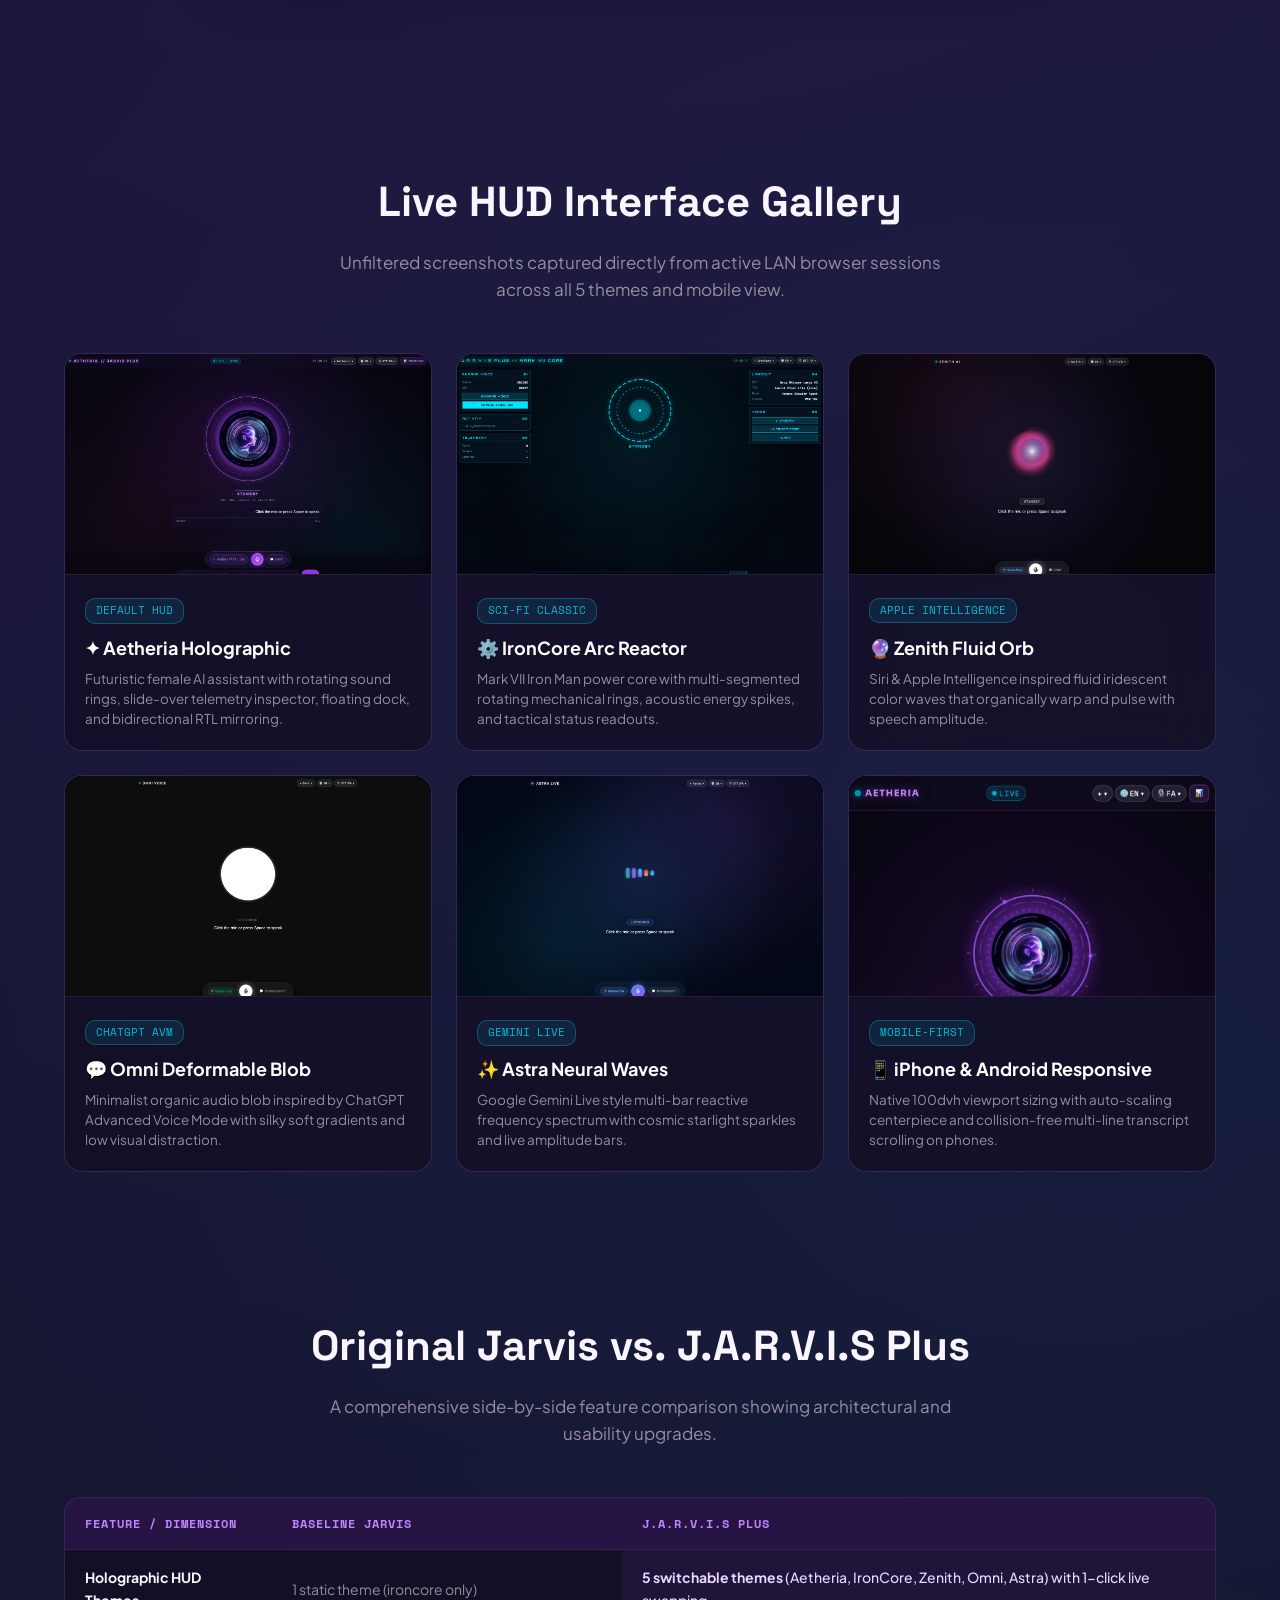
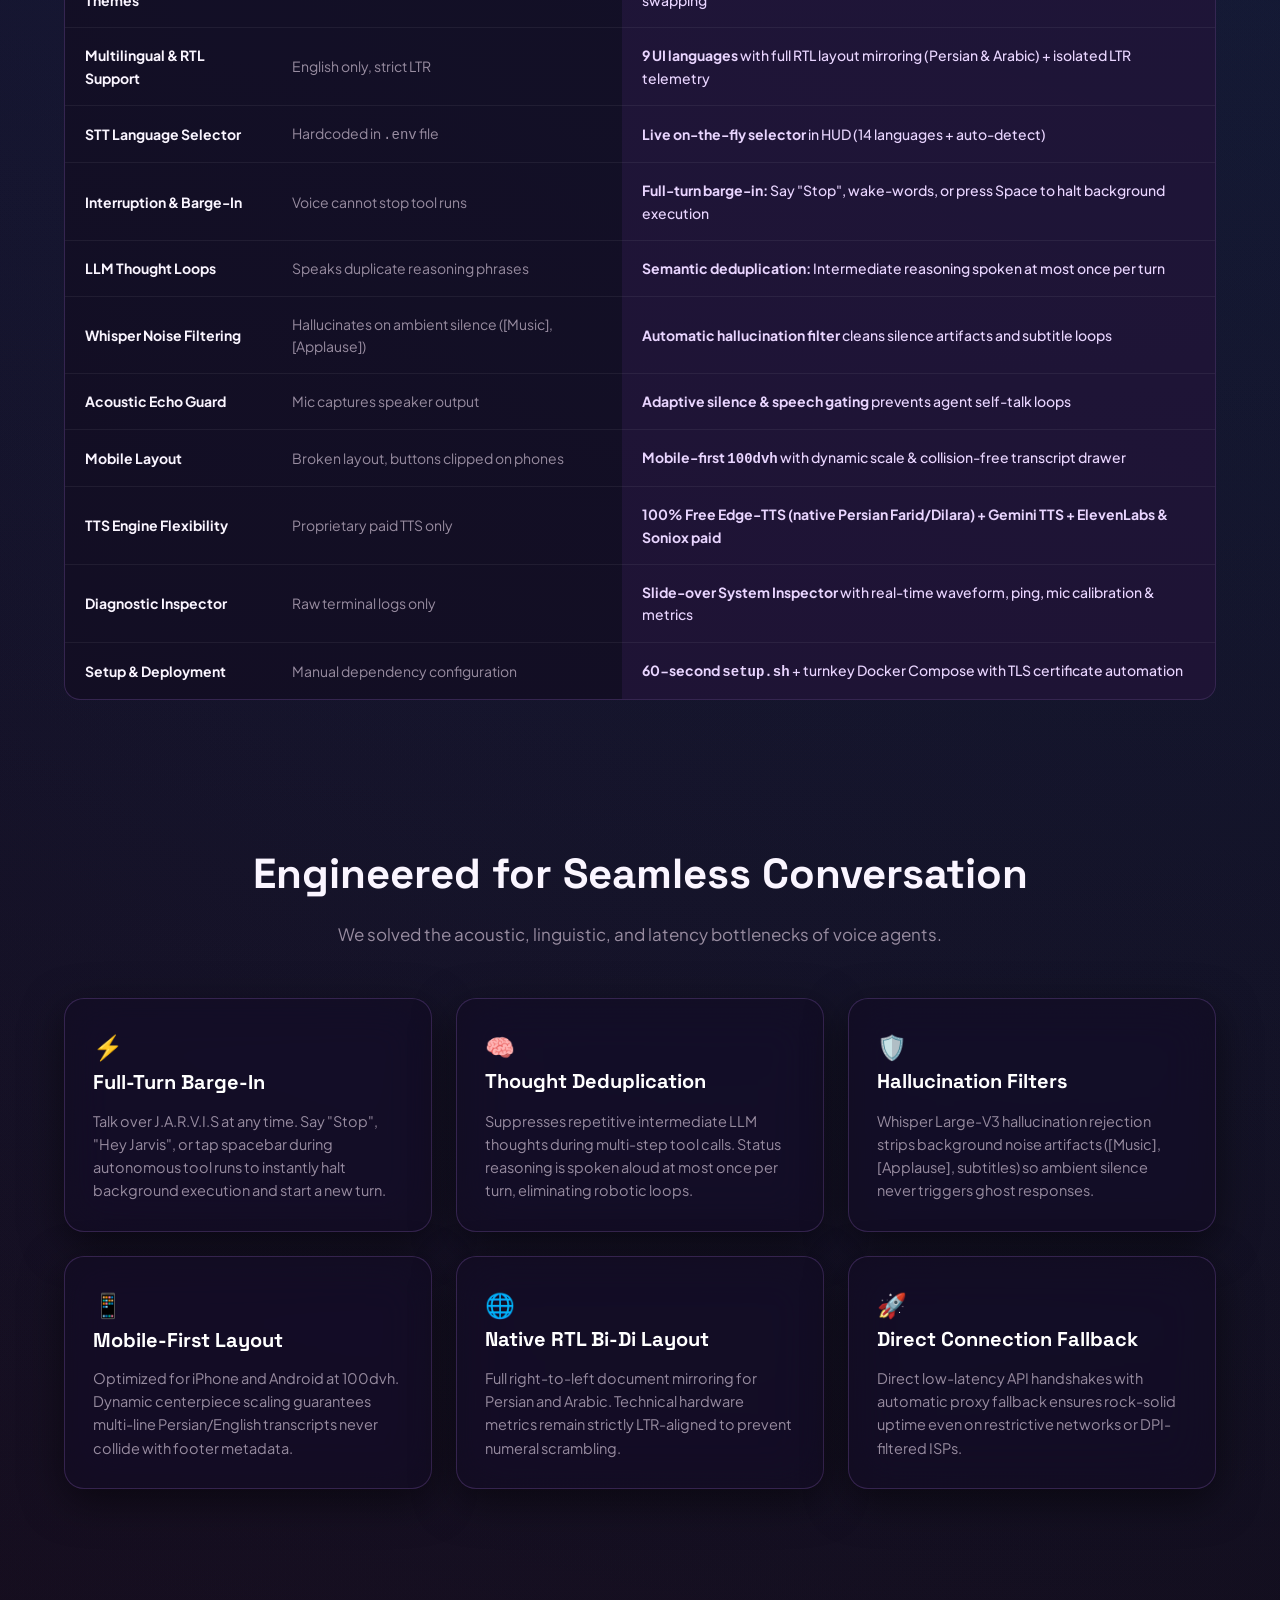
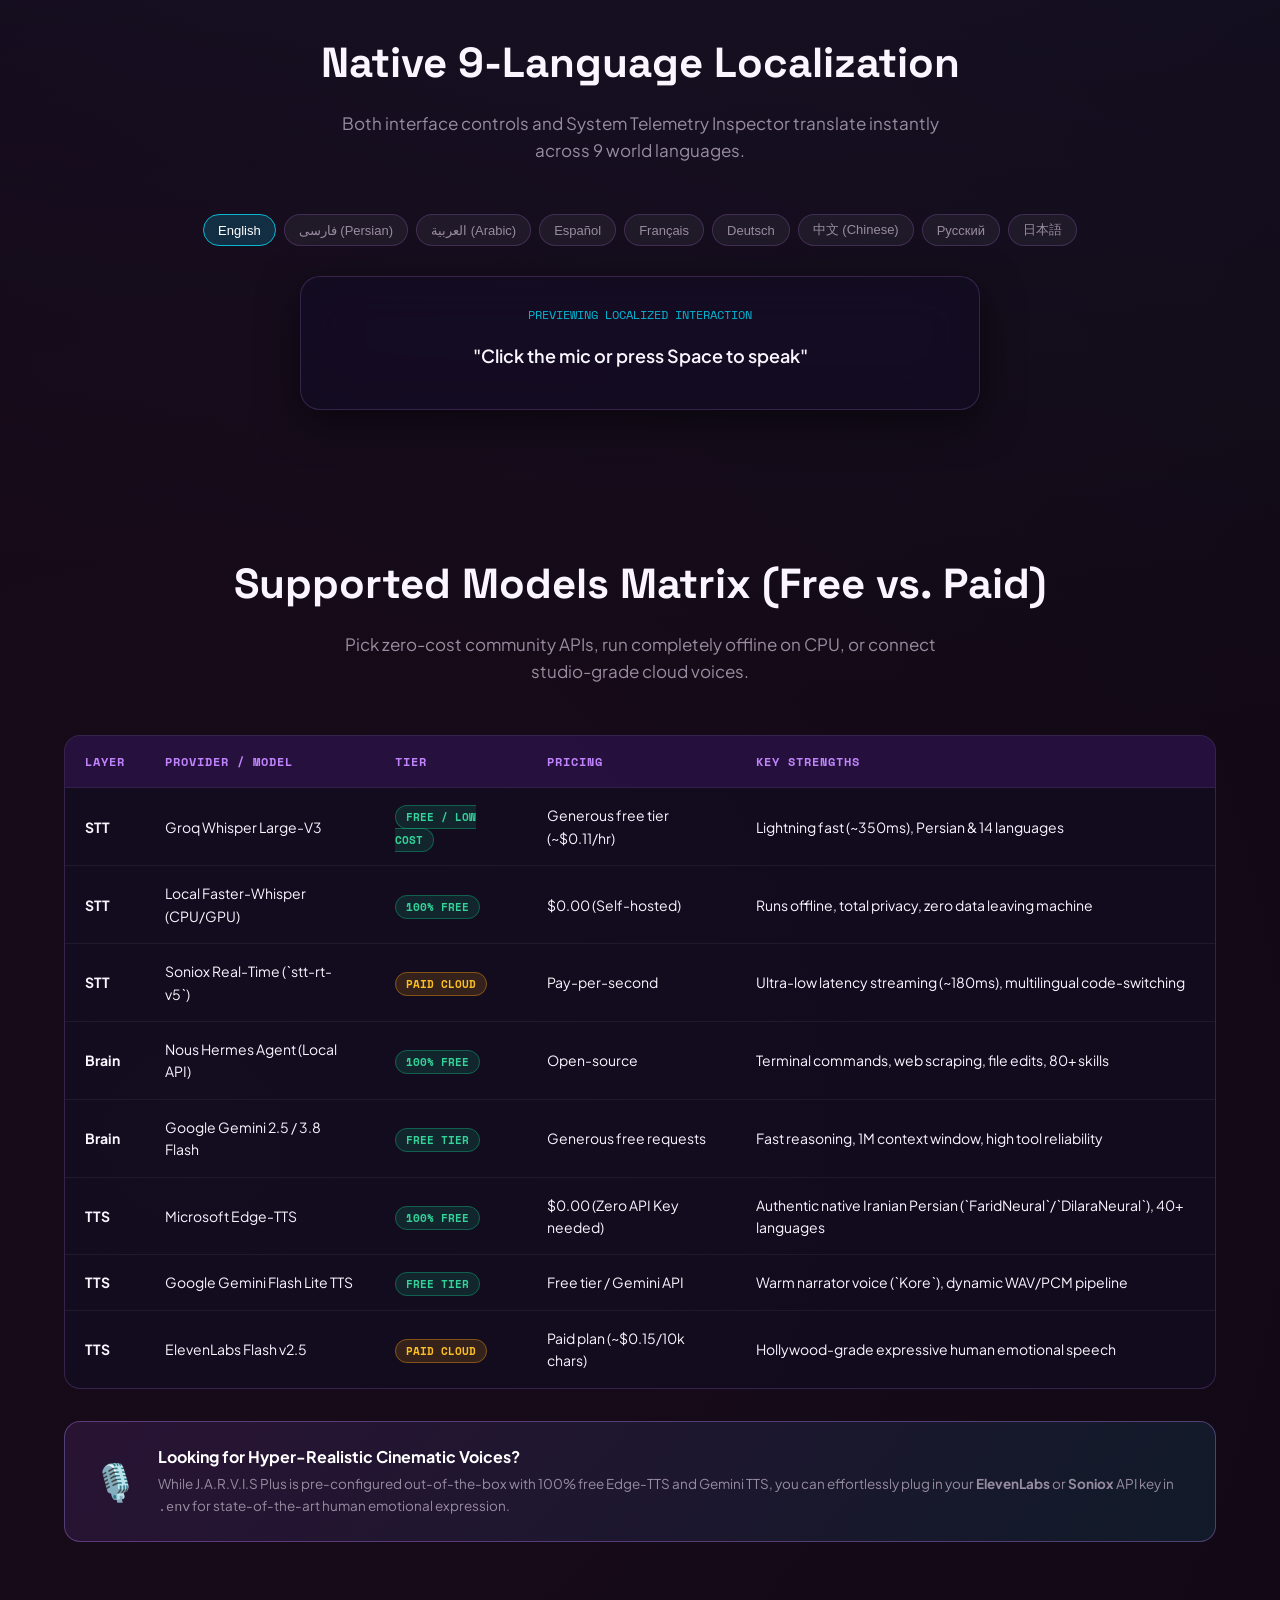
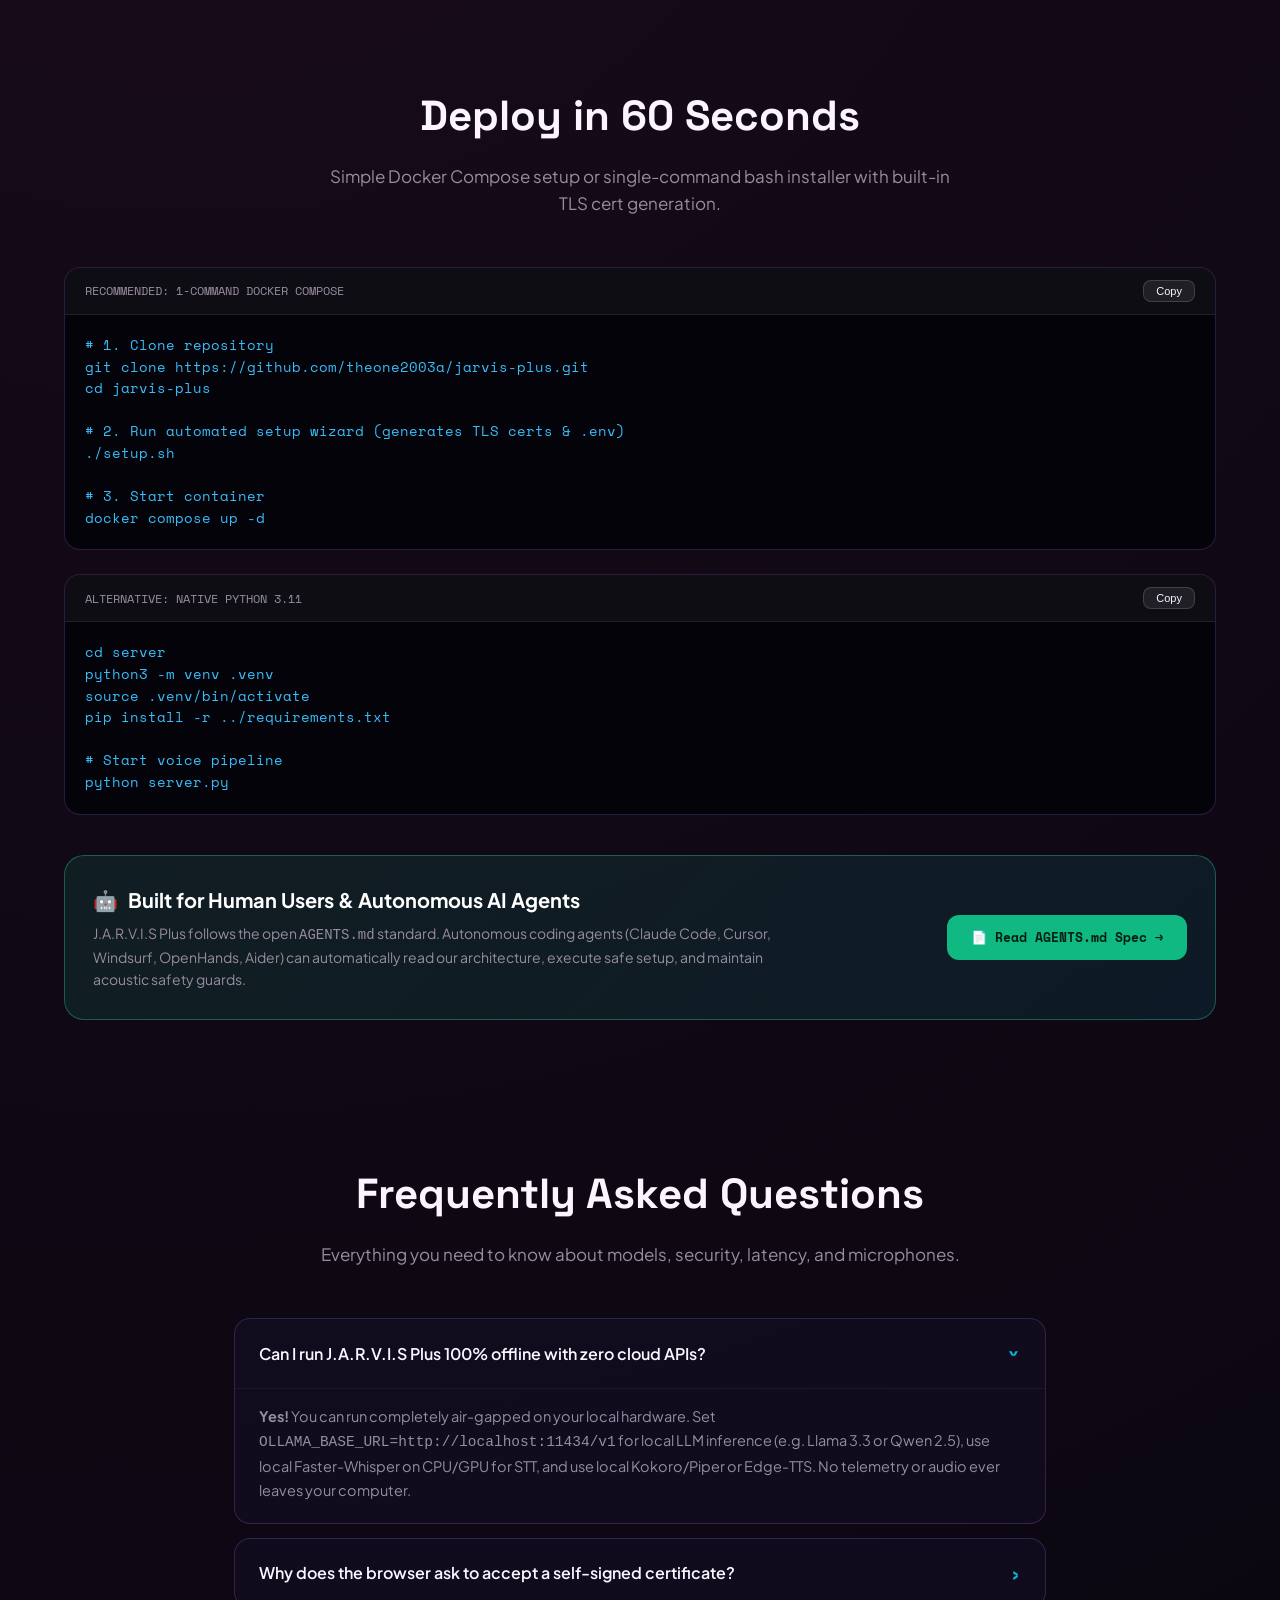
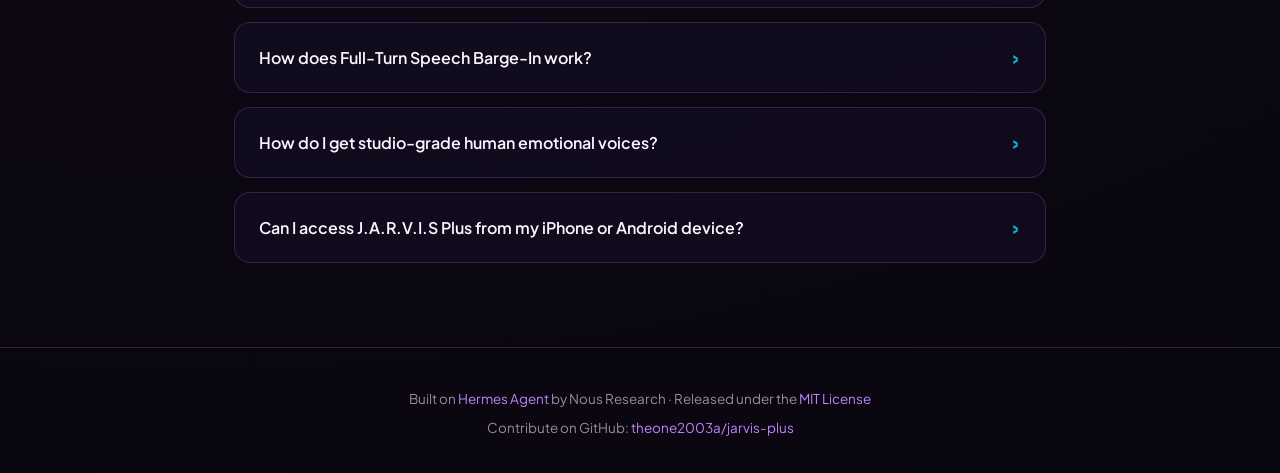
==== commit e87f335a: "docs: publish comprehensive product documentation suite, features catalog, and template guides" ====
--- a/docs/index.html
+++ b/docs/index.html
@@ -674,6 +674,7 @@
         <a href="#models">Models Matrix</a>
         <a href="#faq">FAQ</a>
         <a href="#deploy">Deploy in 60s</a>
+        <a href="https://github.com/theone2003a/jarvis-plus/tree/main/docs" target="_blank" style="color: var(--cyan); font-weight: 600;">📖 Docs</a>
         <a href="https://github.com/theone2003a/jarvis-plus" target="_blank" class="btn btn-outline">★ Star on GitHub</a>
       </div>
     </div>
